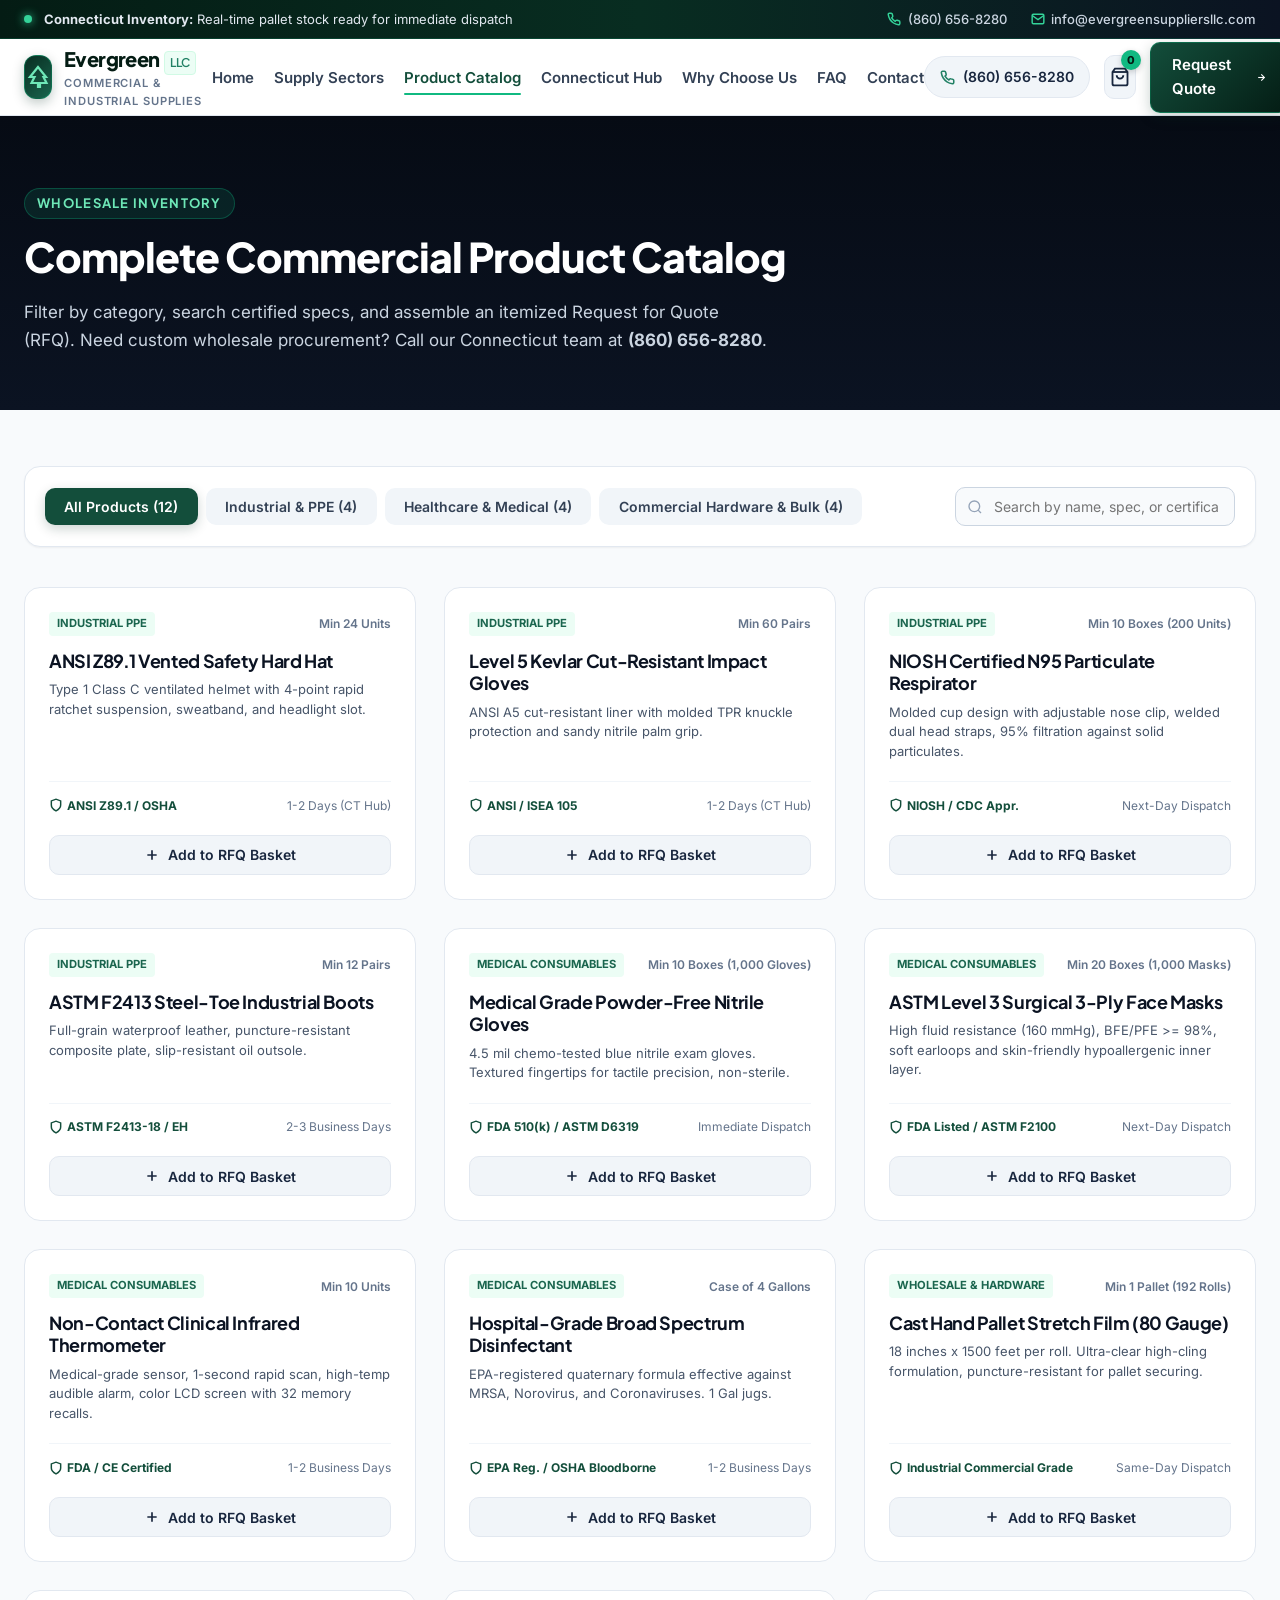
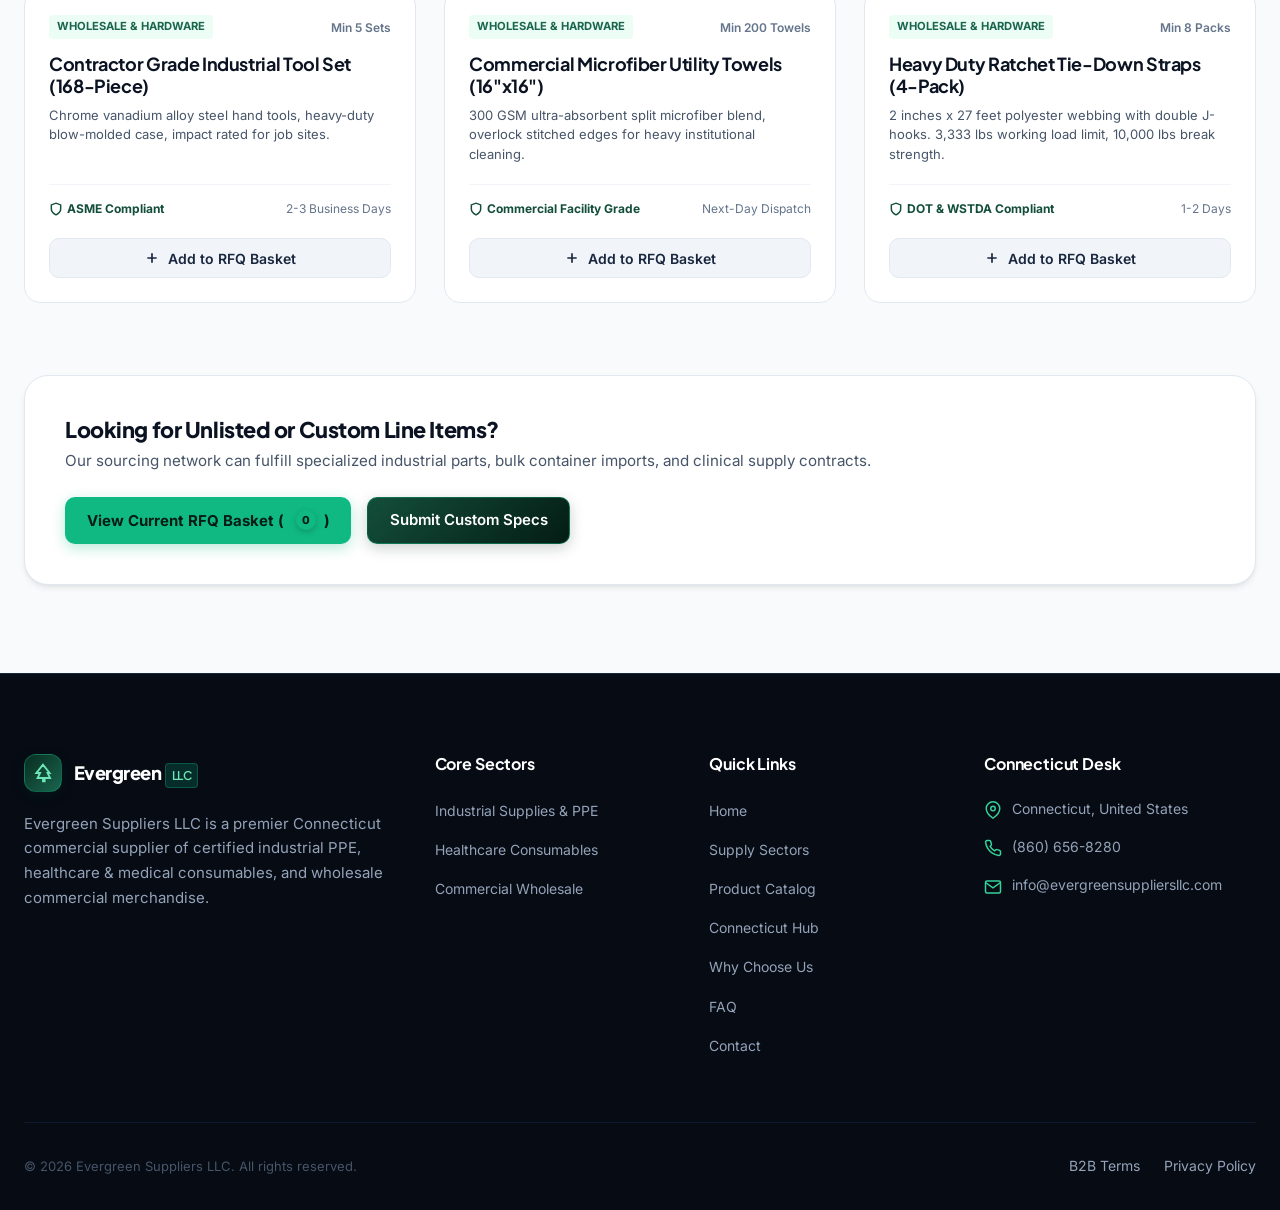
==== catalog.html @ 23504dfb "feat: add complete website structure, styling, logic, and assets for Evergreen Suppliers LLC" ====
<!DOCTYPE html>
<html lang="en">
<head>
  <meta charset="UTF-8">
  <meta name="viewport" content="width=device-width, initial-scale=1.0">
  <title>Product Catalog & Inventory | Evergreen Suppliers LLC</title>
  
  <meta name="description" content="Browse Evergreen Suppliers LLC's B2B inventory catalog: certified ANSI hard hats, Kevlar gloves, NIOSH N95s, nitrile exam gloves, surgical masks, and stretch film.">
  <meta name="keywords" content="Evergreen Suppliers catalog, PPE bulk catalog, medical consumables wholesale, commercial hardware Connecticut, B2B order">
  <meta name="robots" content="index, follow">
  
  <link rel="stylesheet" href="css/styles.css">
  <link rel="icon" type="image/svg+xml" href="data:image/svg+xml,<svg xmlns='http://www.w3.org/2000/svg' viewBox='0 0 24 24' fill='%2310b981'><path d='M12 2L4 12h5v8h6v-8h5z'/></svg>">
</head>
<body>

  <!-- Announcement Bar -->
  <aside class="announcement-bar" aria-label="Announcement">
    <div class="container">
      <div class="announcement-left">
        <span class="status-dot"></span>
        <span><strong>Connecticut Inventory:</strong> Real-time pallet stock ready for immediate dispatch</span>
      </div>
      <div class="announcement-right">
        <a href="tel:8606568280" class="announcement-contact-link">
          <svg viewBox="0 0 24 24" fill="none" stroke="currentColor" stroke-width="2.5"><path d="M22 16.92v3a2 2 0 0 1-2.18 2 19.79 19.79 0 0 1-8.63-3.07 19.5 19.5 0 0 1-6-6 19.79 19.79 0 0 1-3.07-8.67A2 2 0 0 1 4.11 2h3a2 2 0 0 1 2 1.72 12.84 12.84 0 0 0 .7 2.81 2 2 0 0 1-.45 2.11L8.09 9.91a16 16 0 0 0 6 6l1.27-1.27a2 2 0 0 1 2.11-.45 12.84 12.84 0 0 0 2.81.7A2 2 0 0 1 22 16.92z"/></svg>
          (860) 656-8280
        </a>
        <a href="mailto:info@evergreensuppliersllc.com" class="announcement-contact-link">
          <svg viewBox="0 0 24 24" fill="none" stroke="currentColor" stroke-width="2.5"><path d="M4 4h16c1.1 0 2 .9 2 2v12c0 1.1-.9 2-2 2H4c-1.1 0-2-.9-2-2V6c0-1.1.9-2 2-2z"/><polyline points="22,6 12,13 2,6"/></svg>
          info@evergreensuppliersllc.com
        </a>
      </div>
    </div>
  </aside>

  <!-- Header -->
  <header class="main-header" id="mainHeader">
    <div class="container header-container">
      <a href="index.html" class="brand-logo">
        <div class="logo-icon-wrap">
          <svg width="24" height="24" viewBox="0 0 24 24" fill="none" stroke="currentColor" stroke-width="2.2">
            <path d="M12 2L4 12h4.5l-3 6h6.5v4h2v-4h6.5l-3-6H20L12 2z"/>
          </svg>
        </div>
        <div class="brand-text-wrap">
          <div class="brand-title">Evergreen <span class="llc">LLC</span></div>
          <span class="brand-subtitle">Commercial & Industrial Supplies</span>
        </div>
      </a>

      <nav aria-label="Primary Navigation">
        <ul class="nav-menu" id="navMenu">
          <li><a href="index.html" class="nav-link">Home</a></li>
          <li><a href="sectors.html" class="nav-link">Supply Sectors</a></li>
          <li><a href="catalog.html" class="nav-link active">Product Catalog</a></li>
          <li><a href="logistics.html" class="nav-link">Connecticut Hub</a></li>
          <li><a href="why-choose-us.html" class="nav-link">Why Choose Us</a></li>
          <li><a href="faq.html" class="nav-link">FAQ</a></li>
          <li><a href="contact.html" class="nav-link">Contact</a></li>
        </ul>
      </nav>

      <div class="header-actions">
        <a href="tel:8606568280" class="btn-phone-quick">
          <svg width="15" height="15" viewBox="0 0 24 24" fill="none" stroke="currentColor" stroke-width="2.5"><path d="M22 16.92v3a2 2 0 0 1-2.18 2 19.79 19.79 0 0 1-8.63-3.07 19.5 19.5 0 0 1-6-6 19.79 19.79 0 0 1-3.07-8.67A2 2 0 0 1 4.11 2h3a2 2 0 0 1 2 1.72 12.84 12.84 0 0 0 .7 2.81 2 2 0 0 1-.45 2.11L8.09 9.91a16 16 0 0 0 6 6l1.27-1.27a2 2 0 0 1 2.11-.45 12.84 12.84 0 0 0 2.81.7A2 2 0 0 1 22 16.92z"/></svg>
          <span>(860) 656-8280</span>
        </a>

        <button class="btn-quote-cart open-rfq-drawer" aria-label="View RFQ Basket">
          <svg width="20" height="20" viewBox="0 0 24 24" fill="none" stroke="currentColor" stroke-width="2.2"><path d="M6 2L3 6v14a2 2 0 0 0 2 2h14a2 2 0 0 0 2-2V6l-3-4z"/><line x1="3" y1="6" x2="21" y2="6"/><path d="M16 10a4 4 0 0 1-8 0"/></svg>
          <span class="quote-count-badge">0</span>
        </button>

        <a href="contact.html" class="btn-primary">
          Request Quote
          <svg width="15" height="15" viewBox="0 0 24 24" fill="none" stroke="currentColor" stroke-width="2.5"><line x1="5" y1="12" x2="19" y2="12"></line><polyline points="12 5 19 12 12 19"></polyline></svg>
        </a>

        <button class="hamburger-btn" id="hamburgerBtn" aria-label="Toggle Navigation Menu">
          <svg width="24" height="24" viewBox="0 0 24 24" fill="none" stroke="currentColor" stroke-width="2"><line x1="3" y1="12" x2="21" y2="12"></line><line x1="3" y1="6" x2="21" y2="6"></line><line x1="3" y1="18" x2="21" y2="18"></line></svg>
        </button>
      </div>
    </div>
  </header>

  <!-- Banner -->
  <section class="section-dark" style="padding: 4.5rem 0 3.5rem;">
    <div class="container">
      <span class="section-eyebrow">Wholesale Inventory</span>
      <h1 class="section-title" style="margin-bottom: 1rem;">Complete Commercial Product Catalog</h1>
      <p class="section-subtitle" style="max-width: 750px;">
        Filter by category, search certified specs, and assemble an itemized Request for Quote (RFQ). Need custom wholesale procurement? Call our Connecticut team at <strong>(860) 656-8280</strong>.
      </p>
    </div>
  </section>

  <!-- Main Catalog Section -->
  <section class="section" style="padding-top: 3.5rem;">
    <div class="container">
      <!-- Search & Filters -->
      <div class="catalog-controls">
        <div class="catalog-tabs" role="tablist">
          <button class="catalog-tab active" data-sector="all" role="tab" aria-selected="true">All Products (12)</button>
          <button class="catalog-tab" data-sector="industrial" role="tab" aria-selected="false">Industrial & PPE (4)</button>
          <button class="catalog-tab" data-sector="medical" role="tab" aria-selected="false">Healthcare & Medical (4)</button>
          <button class="catalog-tab" data-sector="wholesale" role="tab" aria-selected="false">Commercial Hardware & Bulk (4)</button>
        </div>

        <div class="catalog-search-wrap">
          <svg class="catalog-search-icon" width="16" height="16" viewBox="0 0 24 24" fill="none" stroke="currentColor" stroke-width="2"><circle cx="11" cy="11" r="8"/><line x1="21" y1="21" x2="16.65" y2="16.65"/></svg>
          <input type="text" id="catalogSearch" class="catalog-search-input" placeholder="Search by name, spec, or certification...">
        </div>
      </div>

      <!-- Grid -->
      <div class="catalog-grid" id="catalogGrid">
        <!-- Rendered dynamically via js/app.js -->
      </div>

      <!-- Quick RFQ Basket Callout Banner -->
      <div style="margin-top: 4.5rem; background: var(--white); border-radius: var(--radius-xl); border: 1px solid var(--slate-200); padding: 2.5rem; box-shadow: var(--shadow-md); display: flex; align-items: center; justify-content: space-between; flex-wrap: wrap; gap: 1.5rem;">
        <div>
          <h3 style="font-size: 1.35rem; color: var(--slate-900); margin-bottom: 0.35rem; font-weight: 800;">Looking for Unlisted or Custom Line Items?</h3>
          <p style="color: var(--slate-600); font-size: 0.95rem;">Our sourcing network can fulfill specialized industrial parts, bulk container imports, and clinical supply contracts.</p>
        </div>
        <div style="display: flex; gap: 1rem;">
          <button class="btn-accent open-rfq-drawer">
            View Current RFQ Basket (<span class="quote-count-badge" style="position: static; display: inline-flex; margin-left: 0.25rem;">0</span>)
          </button>
          <a href="contact.html" class="btn-primary">Submit Custom Specs</a>
        </div>
      </div>
    </div>
  </section>

  <!-- Footer -->
  <footer class="main-footer">
    <div class="container">
      <div class="footer-top">
        <div class="footer-brand-wrap">
          <div class="brand-logo" style="margin-bottom: 0.5rem;">
            <div class="logo-icon-wrap" style="width: 38px; height: 38px;">
              <svg width="20" height="20" viewBox="0 0 24 24" fill="none" stroke="currentColor" stroke-width="2.2"><path d="M12 2L4 12h4.5l-3 6h6.5v4h2v-4h6.5l-3-6H20L12 2z"/></svg>
            </div>
            <div class="brand-title" style="font-size: 1.15rem;">Evergreen <span class="llc">LLC</span></div>
          </div>
          <p class="footer-about-text">
            Evergreen Suppliers LLC is a premier Connecticut commercial supplier of certified industrial PPE, healthcare & medical consumables, and wholesale commercial merchandise.
          </p>
        </div>

        <div>
          <h4 class="footer-col-title">Core Sectors</h4>
          <ul class="footer-links-list">
            <li><a href="sectors.html#industrial" class="footer-link">Industrial Supplies & PPE</a></li>
            <li><a href="sectors.html#medical" class="footer-link">Healthcare Consumables</a></li>
            <li><a href="sectors.html#wholesale" class="footer-link">Commercial Wholesale</a></li>
          </ul>
        </div>

        <div>
          <h4 class="footer-col-title">Quick Links</h4>
          <ul class="footer-links-list">
            <li><a href="index.html" class="footer-link">Home</a></li>
            <li><a href="sectors.html" class="footer-link">Supply Sectors</a></li>
            <li><a href="catalog.html" class="footer-link">Product Catalog</a></li>
            <li><a href="logistics.html" class="footer-link">Connecticut Hub</a></li>
            <li><a href="why-choose-us.html" class="footer-link">Why Choose Us</a></li>
            <li><a href="faq.html" class="footer-link">FAQ</a></li>
            <li><a href="contact.html" class="footer-link">Contact</a></li>
          </ul>
        </div>

        <div>
          <h4 class="footer-col-title">Connecticut Desk</h4>
          <div class="footer-contact-info">
            <div class="footer-contact-row">
              <svg width="18" height="18" viewBox="0 0 24 24" fill="none" stroke="currentColor" stroke-width="2"><path d="M21 10c0 7-9 13-9 13s-9-6-9-13a9 9 0 0 1 18 0z"/><circle cx="12" cy="10" r="3"/></svg>
              <span>Connecticut, United States</span>
            </div>
            <div class="footer-contact-row">
              <svg width="18" height="18" viewBox="0 0 24 24" fill="none" stroke="currentColor" stroke-width="2"><path d="M22 16.92v3a2 2 0 0 1-2.18 2 19.79 19.79 0 0 1-8.63-3.07 19.5 19.5 0 0 1-6-6 19.79 19.79 0 0 1-3.07-8.67A2 2 0 0 1 4.11 2h3a2 2 0 0 1 2 1.72 12.84 12.84 0 0 0 .7 2.81 2 2 0 0 1-.45 2.11L8.09 9.91a16 16 0 0 0 6 6l1.27-1.27a2 2 0 0 1 2.11-.45 12.84 12.84 0 0 0 2.81.7A2 2 0 0 1 22 16.92z"/></svg>
              <a href="tel:8606568280">(860) 656-8280</a>
            </div>
            <div class="footer-contact-row">
              <svg width="18" height="18" viewBox="0 0 24 24" fill="none" stroke="currentColor" stroke-width="2"><path d="M4 4h16c1.1 0 2 .9 2 2v12c0 1.1-.9 2-2 2H4c-1.1 0-2-.9-2-2V6c0-1.1.9-2 2-2z"/><polyline points="22,6 12,13 2,6"/></svg>
              <a href="mailto:info@evergreensuppliersllc.com">info@evergreensuppliersllc.com</a>
            </div>
          </div>
        </div>
      </div>

      <div class="footer-bottom">
        <p>&copy; 2026 Evergreen Suppliers LLC. All rights reserved.</p>
        <div class="footer-bottom-links">
          <a href="contact.html" class="footer-link">B2B Terms</a>
          <a href="contact.html" class="footer-link">Privacy Policy</a>
        </div>
      </div>
    </div>
  </footer>

  <!-- Shared RFQ Basket Drawer -->
  <div class="rfq-drawer-overlay" id="rfqDrawerOverlay" aria-modal="true" role="dialog">
    <aside class="rfq-drawer" aria-label="RFQ Cart">
      <div class="drawer-header">
        <div class="drawer-title">
          <svg width="22" height="22" viewBox="0 0 24 24" fill="none" stroke="currentColor" stroke-width="2.2"><path d="M6 2L3 6v14a2 2 0 0 0 2 2h14a2 2 0 0 0 2-2V6l-3-4z"/><line x1="3" y1="6" x2="21" y2="6"/><path d="M16 10a4 4 0 0 1-8 0"/></svg>
          Your RFQ Basket
        </div>
        <button class="drawer-close-btn" id="closeDrawerBtn" aria-label="Close RFQ Drawer">
          <svg width="20" height="20" viewBox="0 0 24 24" fill="none" stroke="currentColor" stroke-width="2"><line x1="18" y1="6" x2="6" y2="18"/><line x1="6" y1="6" x2="18" y2="18"/></svg>
        </button>
      </div>

      <div class="drawer-items-list" id="drawerItemsList"></div>

      <div class="drawer-footer">
        <form id="drawerForm" class="drawer-quick-form">
          <input type="email" id="drawerEmail" class="form-input" placeholder="Enter work email for quote response" required>
          <button type="submit" class="btn-accent" style="width: 100%;">
            Submit RFQ to Connecticut Desk
            <svg width="15" height="15" viewBox="0 0 24 24" fill="none" stroke="currentColor" stroke-width="2.5"><polyline points="9 18 15 12 9 6"/></svg>
          </button>
        </form>
        <div style="text-align: center; font-size: 0.75rem; color: var(--slate-500);">
          Immediate phone assistance: <a href="tel:8606568280" style="color: var(--evergreen-700); font-weight: 700;">(860) 656-8280</a>
        </div>
      </div>
    </aside>
  </div>

  <div class="toast-notification" id="toastNotification" role="alert" aria-live="polite">
    <svg width="20" height="20" viewBox="0 0 24 24" fill="none" stroke="#10b981" stroke-width="2.5"><path d="M22 11.08V12a10 10 0 1 1-5.93-9.14"/><polyline points="22 4 12 14.01 9 11.01"/></svg>
    <span id="toastMessage">Item added to RFQ basket</span>
  </div>

  <script src="js/app.js"></script>
</body>
</html>
---- css/styles.css ----
/* ==========================================================================
   Evergreen Suppliers LLC - Enterprise B2B Design System
   Connecticut, USA | info@evergreensuppliersllc.com | (860) 656-8280
   ========================================================================== */

@import url('https://fonts.googleapis.com/css2?family=Inter:wght@300;400;500;600;700&family=Plus+Jakarta+Sans:wght@500;600;700;800&display=swap');

:root {
  /* Evergreen Color Palette */
  --evergreen-950: #041c14;
  --evergreen-900: #082d21;
  --evergreen-850: #0d3d2e;
  --evergreen-800: #134e3b;
  --evergreen-700: #1a654e;
  --evergreen-600: #228165;
  --evergreen-500: #10b981; /* Emerald accent */
  --evergreen-400: #34d399;
  --evergreen-300: #6ee7b7;
  --evergreen-100: #d1fae5;
  --evergreen-50: #ecfdf5;

  /* Slate & Neutral Scale */
  --slate-950: #060b14;
  --slate-900: #0b1322;
  --slate-850: #0f1a2e;
  --slate-800: #18263e;
  --slate-700: #334155;
  --slate-600: #475569;
  --slate-500: #64748b;
  --slate-400: #94a3b8;
  --slate-300: #cbd5e1;
  --slate-200: #e2e8f0;
  --slate-100: #f1f5f9;
  --slate-50: #f8fafc;
  --white: #ffffff;

  /* Functional Accents */
  --gold-500: #f59e0b;
  --gold-400: #fbbf24;
  --gold-bg: rgba(245, 158, 11, 0.12);
  --blue-500: #2563eb;
  --red-500: #ef4444;

  /* Typography */
  --font-heading: 'Plus Jakarta Sans', -apple-system, BlinkMacSystemFont, sans-serif;
  --font-body: 'Inter', -apple-system, BlinkMacSystemFont, sans-serif;

  /* Glassmorphism & Shadows */
  --glass-bg: rgba(255, 255, 255, 0.85);
  --glass-dark: rgba(11, 19, 34, 0.82);
  --glass-border: rgba(255, 255, 255, 0.18);
  --shadow-sm: 0 1px 2px 0 rgba(0, 0, 0, 0.05);
  --shadow-md: 0 4px 6px -1px rgba(0, 0, 0, 0.08), 0 2px 4px -2px rgba(0, 0, 0, 0.06);
  --shadow-lg: 0 10px 15px -3px rgba(0, 0, 0, 0.09), 0 4px 6px -4px rgba(0, 0, 0, 0.05);
  --shadow-xl: 0 20px 25px -5px rgba(0, 0, 0, 0.12), 0 8px 10px -6px rgba(0, 0, 0, 0.06);
  --shadow-glow: 0 0 28px rgba(16, 185, 129, 0.35);

  /* Layout */
  --container-max: 1280px;
  --radius-sm: 6px;
  --radius-md: 10px;
  --radius-lg: 16px;
  --radius-xl: 24px;
  --radius-full: 9999px;

  /* Transitions */
  --transition-fast: 0.18s cubic-bezier(0.16, 1, 0.3, 1);
  --transition-normal: 0.28s cubic-bezier(0.16, 1, 0.3, 1);
  --transition-slow: 0.45s cubic-bezier(0.16, 1, 0.3, 1);
}

/* Reset & Box Sizing */
*, *::before, *::after {
  box-sizing: border-box;
  margin: 0;
  padding: 0;
}

html {
  scroll-behavior: smooth;
  font-size: 16px;
  -webkit-text-size-adjust: 100%;
}

body {
  font-family: var(--font-body);
  color: var(--slate-800);
  background-color: var(--slate-50);
  line-height: 1.6;
  overflow-x: hidden;
}

h1, h2, h3, h4, h5, h6 {
  font-family: var(--font-heading);
  color: var(--slate-900);
  line-height: 1.25;
  font-weight: 700;
  letter-spacing: -0.02em;
}

p {
  color: var(--slate-600);
}

a {
  color: inherit;
  text-decoration: none;
  transition: var(--transition-fast);
}

img {
  max-width: 100%;
  height: auto;
  display: block;
}

button, input, select, textarea {
  font-family: inherit;
  font-size: inherit;
}

.container {
  width: 100%;
  max-width: var(--container-max);
  margin-inline: auto;
  padding-inline: 1.5rem;
}

/* ==========================================================================
   Top Announcement Bar
   ========================================================================== */
.announcement-bar {
  background: linear-gradient(90deg, var(--evergreen-950) 0%, var(--evergreen-900) 50%, var(--slate-900) 100%);
  color: var(--slate-200);
  font-size: 0.8125rem;
  padding: 0.55rem 0;
  border-bottom: 1px solid rgba(16, 185, 129, 0.2);
  position: relative;
  z-index: 101;
}

.announcement-bar .container {
  display: flex;
  align-items: center;
  justify-content: space-between;
  flex-wrap: wrap;
  gap: 0.5rem;
}

.announcement-left {
  display: flex;
  align-items: center;
  gap: 0.75rem;
}

.status-dot {
  width: 8px;
  height: 8px;
  background-color: var(--evergreen-400);
  border-radius: 50%;
  box-shadow: 0 0 10px var(--evergreen-400);
  display: inline-block;
  animation: pulse-dot 2s infinite;
}

@keyframes pulse-dot {
  0% { transform: scale(0.95); opacity: 0.7; }
  50% { transform: scale(1.2); opacity: 1; }
  100% { transform: scale(0.95); opacity: 0.7; }
}

.announcement-right {
  display: flex;
  align-items: center;
  gap: 1.5rem;
}

.announcement-contact-link {
  display: inline-flex;
  align-items: center;
  gap: 0.4rem;
  color: var(--slate-300);
  font-weight: 500;
  transition: var(--transition-fast);
}

.announcement-contact-link:hover {
  color: var(--evergreen-300);
}

.announcement-contact-link svg {
  width: 14px;
  height: 14px;
  color: var(--evergreen-400);
}

/* ==========================================================================
   Header & Navigation
   ========================================================================== */
.main-header {
  position: sticky;
  top: 0;
  z-index: 100;
  background: rgba(255, 255, 255, 0.94);
  backdrop-filter: blur(14px);
  -webkit-backdrop-filter: blur(14px);
  border-bottom: 1px solid var(--slate-200);
  transition: all var(--transition-normal);
}

.main-header.scrolled {
  box-shadow: var(--shadow-md);
  background: rgba(255, 255, 255, 0.98);
}

.header-container {
  display: flex;
  align-items: center;
  justify-content: space-between;
  height: 76px;
}

.brand-logo {
  display: flex;
  align-items: center;
  gap: 0.75rem;
  text-decoration: none;
}

.logo-icon-wrap {
  width: 44px;
  height: 44px;
  border-radius: 12px;
  background: linear-gradient(135deg, var(--evergreen-900) 0%, var(--evergreen-700) 100%);
  display: flex;
  align-items: center;
  justify-content: center;
  color: var(--evergreen-300);
  box-shadow: 0 4px 12px rgba(8, 45, 33, 0.25);
  border: 1px solid rgba(16, 185, 129, 0.35);
  transition: var(--transition-normal);
}

.brand-logo:hover .logo-icon-wrap {
  transform: rotate(-3deg) scale(1.05);
  box-shadow: var(--shadow-glow);
}

.brand-text-wrap {
  display: flex;
  flex-direction: column;
}

.brand-title {
  font-family: var(--font-heading);
  font-size: 1.25rem;
  font-weight: 800;
  color: var(--evergreen-950);
  letter-spacing: -0.03em;
  display: flex;
  align-items: baseline;
  gap: 0.25rem;
}

.brand-title span.llc {
  font-size: 0.75rem;
  font-weight: 600;
  color: var(--evergreen-600);
  background: var(--evergreen-50);
  border: 1px solid var(--evergreen-100);
  padding: 0.1rem 0.35rem;
  border-radius: 4px;
}

.brand-subtitle {
  font-size: 0.7rem;
  font-weight: 600;
  text-transform: uppercase;
  letter-spacing: 0.08em;
  color: var(--slate-500);
}

/* Nav Menu */
.nav-menu {
  display: flex;
  align-items: center;
  gap: 1.25rem;
  list-style: none;
}

.nav-link {
  font-weight: 600;
  font-size: 0.9375rem;
  color: var(--slate-700);
  position: relative;
  padding: 0.5rem 0;
  white-space: nowrap;
  transition: var(--transition-fast);
}

.nav-link:hover,
.nav-link.active {
  color: var(--evergreen-800);
}

.nav-link::after {
  content: '';
  position: absolute;
  bottom: 0;
  left: 0;
  width: 0;
  height: 2px;
  background: var(--evergreen-500);
  border-radius: 2px;
  transition: width var(--transition-normal);
}

.nav-link:hover::after,
.nav-link.active::after {
  width: 100%;
}

.header-actions {
  display: flex;
  align-items: center;
  gap: 0.85rem;
}

.btn-phone-quick {
  display: inline-flex;
  align-items: center;
  gap: 0.5rem;
  padding: 0.55rem 0.95rem;
  border-radius: var(--radius-full);
  background: var(--slate-100);
  color: var(--slate-800);
  font-size: 0.875rem;
  font-weight: 600;
  border: 1px solid var(--slate-200);
  white-space: nowrap;
  transition: var(--transition-fast);
}

.btn-phone-quick svg {
  color: var(--evergreen-600);
}

.btn-phone-quick:hover {
  background: var(--evergreen-50);
  border-color: var(--evergreen-200);
  color: var(--evergreen-900);
}

.btn-primary {
  display: inline-flex;
  align-items: center;
  justify-content: center;
  gap: 0.5rem;
  padding: 0.65rem 1.35rem;
  border-radius: var(--radius-md);
  background: linear-gradient(135deg, var(--evergreen-800) 0%, var(--evergreen-950) 100%);
  color: var(--white);
  font-size: 0.9375rem;
  font-weight: 600;
  border: 1px solid rgba(16, 185, 129, 0.4);
  box-shadow: 0 4px 14px rgba(8, 45, 33, 0.22);
  cursor: pointer;
  transition: var(--transition-normal);
}

.btn-primary:hover {
  transform: translateY(-2px);
  box-shadow: 0 6px 20px rgba(16, 185, 129, 0.35);
  background: linear-gradient(135deg, var(--evergreen-700) 0%, var(--evergreen-900) 100%);
}

.btn-primary svg {
  transition: transform var(--transition-fast);
}

.btn-primary:hover svg {
  transform: translateX(3px);
}

.btn-accent {
  display: inline-flex;
  align-items: center;
  justify-content: center;
  gap: 0.5rem;
  padding: 0.65rem 1.35rem;
  border-radius: var(--radius-md);
  background: var(--evergreen-500);
  color: var(--evergreen-950);
  font-size: 0.9375rem;
  font-weight: 700;
  border: none;
  box-shadow: 0 4px 14px rgba(16, 185, 129, 0.3);
  cursor: pointer;
  transition: var(--transition-normal);
}

.btn-accent:hover {
  background: var(--evergreen-400);
  transform: translateY(-2px);
  box-shadow: 0 6px 20px rgba(16, 185, 129, 0.5);
}

.btn-outline-white {
  display: inline-flex;
  align-items: center;
  justify-content: center;
  gap: 0.5rem;
  padding: 0.65rem 1.35rem;
  border-radius: var(--radius-md);
  background: rgba(255, 255, 255, 0.08);
  color: var(--white);
  font-size: 0.9375rem;
  font-weight: 600;
  border: 1px solid rgba(255, 255, 255, 0.25);
  backdrop-filter: blur(8px);
  cursor: pointer;
  transition: var(--transition-fast);
}

.btn-outline-white:hover {
  background: rgba(255, 255, 255, 0.18);
  border-color: var(--white);
  transform: translateY(-2px);
}

/* Quote Cart Nav Trigger */
.btn-quote-cart {
  position: relative;
  display: inline-flex;
  align-items: center;
  justify-content: center;
  width: 44px;
  height: 44px;
  border-radius: var(--radius-md);
  background: var(--slate-100);
  border: 1px solid var(--slate-200);
  color: var(--slate-800);
  cursor: pointer;
  transition: var(--transition-fast);
}

.btn-quote-cart:hover {
  background: var(--evergreen-50);
  border-color: var(--evergreen-300);
  color: var(--evergreen-800);
}

.quote-count-badge {
  position: absolute;
  top: -6px;
  right: -6px;
  width: 20px;
  height: 20px;
  border-radius: 50%;
  background: var(--evergreen-500);
  color: var(--evergreen-950);
  font-size: 0.6875rem;
  font-weight: 800;
  display: flex;
  align-items: center;
  justify-content: center;
  box-shadow: 0 2px 6px rgba(0, 0, 0, 0.2);
}

.hamburger-btn {
  display: none;
  background: none;
  border: none;
  cursor: pointer;
  padding: 0.5rem;
  color: var(--slate-800);
}

/* ==========================================================================
   Hero Section
   ========================================================================== */
.hero-section {
  position: relative;
  background-color: var(--evergreen-950);
  background-image: 
    radial-gradient(circle at 10% 20%, rgba(16, 185, 129, 0.18) 0%, transparent 40%),
    radial-gradient(circle at 90% 70%, rgba(20, 83, 62, 0.35) 0%, transparent 50%),
    linear-gradient(180deg, rgba(4, 28, 20, 0.88) 0%, rgba(6, 11, 20, 0.94) 100%),
    url('../assets/images/hero-warehouse.jpg');
  background-size: cover;
  background-position: center;
  background-attachment: scroll;
  color: var(--white);
  padding: 5rem 0 5.5rem;
  overflow: hidden;
}

.hero-grid {
  display: grid;
  grid-template-columns: 1.15fr 0.85fr;
  gap: 3.5rem;
  align-items: center;
}

.hero-content {
  position: relative;
  z-index: 2;
}

.hero-badge-row {
  display: flex;
  align-items: center;
  flex-wrap: wrap;
  gap: 0.6rem;
  margin-bottom: 1.25rem;
}

.hero-pill {
  display: inline-flex;
  align-items: center;
  gap: 0.4rem;
  padding: 0.35rem 0.85rem;
  border-radius: var(--radius-full);
  font-size: 0.8125rem;
  font-weight: 600;
  letter-spacing: 0.02em;
}

.hero-pill.primary {
  background: rgba(16, 185, 129, 0.15);
  border: 1px solid rgba(16, 185, 129, 0.4);
  color: var(--evergreen-300);
}

.hero-pill.gold {
  background: rgba(245, 158, 11, 0.15);
  border: 1px solid rgba(245, 158, 11, 0.35);
  color: var(--gold-400);
}

.hero-title {
  font-size: clamp(2.35rem, 4.5vw, 3.65rem);
  font-weight: 800;
  color: var(--white);
  line-height: 1.15;
  margin-bottom: 1.35rem;
  letter-spacing: -0.035em;
}

.hero-title .highlight-text {
  background: linear-gradient(135deg, #a7f3d0 0%, #34d399 50%, #10b981 100%);
  -webkit-background-clip: text;
  -webkit-text-fill-color: transparent;
  display: inline-block;
}

.hero-description {
  font-size: 1.125rem;
  color: var(--slate-300);
  line-height: 1.7;
  margin-bottom: 2.25rem;
  max-width: 620px;
}

.hero-cta-group {
  display: flex;
  align-items: center;
  flex-wrap: wrap;
  gap: 1rem;
  margin-bottom: 2.75rem;
}

.hero-stats-row {
  display: grid;
  grid-template-columns: repeat(4, 1fr);
  gap: 1.25rem;
  padding-top: 2rem;
  border-top: 1px solid rgba(255, 255, 255, 0.12);
}

.hero-stat-card {
  display: flex;
  flex-direction: column;
}

.stat-number {
  font-family: var(--font-heading);
  font-size: 1.75rem;
  font-weight: 800;
  color: var(--white);
  line-height: 1;
  margin-bottom: 0.35rem;
  letter-spacing: -0.02em;
}

.stat-number span.accent {
  color: var(--evergreen-400);
}

.stat-label {
  font-size: 0.75rem;
  font-weight: 500;
  color: var(--slate-400);
  text-transform: uppercase;
  letter-spacing: 0.05em;
}

/* Quick RFQ Builder Card in Hero */
.hero-card-side {
  position: relative;
  z-index: 2;
}

.rfq-calculator-card {
  background: rgba(15, 26, 46, 0.85);
  backdrop-filter: blur(20px);
  -webkit-backdrop-filter: blur(20px);
  border: 1px solid rgba(16, 185, 129, 0.3);
  border-radius: var(--radius-xl);
  padding: 2rem;
  box-shadow: 0 25px 50px -12px rgba(0, 0, 0, 0.5), var(--shadow-glow);
  position: relative;
  overflow: hidden;
}

.rfq-calculator-card::before {
  content: '';
  position: absolute;
  top: 0;
  left: 0;
  right: 0;
  height: 4px;
  background: linear-gradient(90deg, var(--evergreen-400) 0%, var(--gold-400) 100%);
}

.card-header-badge {
  display: flex;
  align-items: center;
  justify-content: space-between;
  margin-bottom: 1rem;
}

.card-title {
  font-size: 1.35rem;
  color: var(--white);
  font-weight: 700;
}

.card-subtitle {
  font-size: 0.875rem;
  color: var(--slate-400);
  margin-bottom: 1.5rem;
}

.calc-step-label {
  font-size: 0.8125rem;
  font-weight: 600;
  color: var(--slate-300);
  margin-bottom: 0.45rem;
  display: flex;
  align-items: center;
  justify-content: space-between;
}

.form-group-custom {
  margin-bottom: 1.15rem;
}

.select-custom, .input-custom {
  width: 100%;
  padding: 0.75rem 1rem;
  border-radius: var(--radius-md);
  background: rgba(24, 38, 62, 0.75);
  border: 1px solid rgba(255, 255, 255, 0.15);
  color: var(--white);
  font-size: 0.9375rem;
  outline: none;
  transition: var(--transition-fast);
}

.select-custom:focus, .input-custom:focus {
  border-color: var(--evergreen-400);
  box-shadow: 0 0 0 3px rgba(16, 185, 129, 0.2);
  background: rgba(24, 38, 62, 0.95);
}

.select-custom option {
  background: var(--slate-900);
  color: var(--white);
}

.range-slider-wrap {
  margin-top: 0.5rem;
}

.range-slider {
  width: 100%;
  height: 6px;
  background: var(--slate-800);
  border-radius: var(--radius-full);
  outline: none;
  -webkit-appearance: none;
  appearance: none;
  accent-color: var(--evergreen-400);
}

.range-slider::-webkit-slider-thumb {
  -webkit-appearance: none;
  width: 18px;
  height: 18px;
  border-radius: 50%;
  background: var(--evergreen-400);
  cursor: pointer;
  box-shadow: 0 0 8px var(--evergreen-400);
}

.range-markers {
  display: flex;
  justify-content: space-between;
  font-size: 0.75rem;
  color: var(--slate-400);
  margin-top: 0.35rem;
}

.calc-summary-box {
  background: rgba(8, 45, 33, 0.4);
  border: 1px dashed rgba(16, 185, 129, 0.4);
  border-radius: var(--radius-md);
  padding: 0.85rem 1rem;
  margin: 1.25rem 0;
  display: flex;
  align-items: center;
  justify-content: space-between;
}

.calc-summary-label {
  font-size: 0.8125rem;
  color: var(--slate-300);
}

.calc-summary-val {
  font-size: 1rem;
  font-weight: 700;
  color: var(--evergreen-300);
  font-family: var(--font-heading);
}

/* ==========================================================================
   Trust & Verification Bar
   ========================================================================== */
.trust-bar {
  background: var(--white);
  border-bottom: 1px solid var(--slate-200);
  padding: 1.75rem 0;
}

.trust-flex {
  display: flex;
  align-items: center;
  justify-content: space-between;
  flex-wrap: wrap;
  gap: 1.5rem;
}

.trust-item {
  display: flex;
  align-items: center;
  gap: 0.85rem;
}

.trust-icon {
  width: 42px;
  height: 42px;
  border-radius: 10px;
  background: var(--evergreen-50);
  border: 1px solid var(--evergreen-100);
  color: var(--evergreen-700);
  display: flex;
  align-items: center;
  justify-content: center;
  flex-shrink: 0;
}

.trust-text h4 {
  font-size: 0.9375rem;
  font-weight: 700;
  color: var(--slate-900);
  margin-bottom: 0.1rem;
}

.trust-text p {
  font-size: 0.8125rem;
  color: var(--slate-500);
}

/* ==========================================================================
   Section Base Styles
   ========================================================================== */
.section {
  padding: 5.5rem 0;
}

.section-alt {
  background-color: var(--slate-100);
}

.section-dark {
  background: linear-gradient(180deg, var(--slate-950) 0%, var(--slate-900) 100%);
  color: var(--white);
}

.section-header {
  text-align: center;
  max-width: 760px;
  margin-inline: auto;
  margin-bottom: 3.5rem;
}

.section-eyebrow {
  display: inline-flex;
  align-items: center;
  gap: 0.4rem;
  font-family: var(--font-heading);
  font-size: 0.8125rem;
  font-weight: 700;
  text-transform: uppercase;
  letter-spacing: 0.1em;
  color: var(--evergreen-700);
  margin-bottom: 0.75rem;
  background: var(--evergreen-50);
  border: 1px solid var(--evergreen-100);
  padding: 0.25rem 0.75rem;
  border-radius: var(--radius-full);
}

.section-dark .section-eyebrow {
  color: var(--evergreen-300);
  background: rgba(16, 185, 129, 0.12);
  border-color: rgba(16, 185, 129, 0.3);
}

.section-title {
  font-size: clamp(2rem, 3.2vw, 2.75rem);
  font-weight: 800;
  color: var(--slate-900);
  margin-bottom: 1rem;
  letter-spacing: -0.025em;
}

.section-dark .section-title {
  color: var(--white);
}

.section-subtitle {
  font-size: 1.0625rem;
  color: var(--slate-600);
  line-height: 1.65;
}

.section-dark .section-subtitle {
  color: var(--slate-300);
}

/* ==========================================================================
   Core Supply Sectors (The 3 Pillars)
   ========================================================================== */
.sectors-grid {
  display: grid;
  grid-template-columns: repeat(3, 1fr);
  gap: 2rem;
}

.sector-card {
  background: var(--white);
  border-radius: var(--radius-xl);
  overflow: hidden;
  border: 1px solid var(--slate-200);
  box-shadow: var(--shadow-md);
  transition: all var(--transition-normal);
  display: flex;
  flex-direction: column;
  position: relative;
}

.sector-card:hover {
  transform: translateY(-8px);
  box-shadow: var(--shadow-xl);
  border-color: var(--evergreen-300);
}

.sector-image-wrap {
  position: relative;
  height: 240px;
  overflow: hidden;
}

.sector-img {
  width: 100%;
  height: 100%;
  object-fit: cover;
  transition: transform var(--transition-slow);
}

.sector-card:hover .sector-img {
  transform: scale(1.06);
}

.sector-badge {
  position: absolute;
  top: 1rem;
  left: 1rem;
  background: rgba(6, 11, 20, 0.75);
  backdrop-filter: blur(8px);
  color: var(--white);
  font-size: 0.75rem;
  font-weight: 700;
  text-transform: uppercase;
  letter-spacing: 0.05em;
  padding: 0.3rem 0.75rem;
  border-radius: var(--radius-full);
  border: 1px solid rgba(255, 255, 255, 0.2);
}

.sector-body {
  padding: 2rem;
  display: flex;
  flex-direction: column;
  flex-grow: 1;
}

.sector-name {
  font-size: 1.375rem;
  font-weight: 800;
  color: var(--slate-900);
  margin-bottom: 0.75rem;
}

.sector-summary {
  font-size: 0.9375rem;
  color: var(--slate-600);
  margin-bottom: 1.5rem;
  line-height: 1.6;
}

.sector-items-list {
  list-style: none;
  margin-bottom: 1.75rem;
  display: flex;
  flex-direction: column;
  gap: 0.65rem;
}

.sector-items-list li {
  font-size: 0.875rem;
  color: var(--slate-700);
  display: flex;
  align-items: center;
  gap: 0.6rem;
  font-weight: 500;
}

.sector-items-list li svg {
  color: var(--evergreen-600);
  flex-shrink: 0;
}

.compliance-tags {
  display: flex;
  flex-wrap: wrap;
  gap: 0.4rem;
  margin-top: auto;
  padding-top: 1.25rem;
  border-top: 1px solid var(--slate-100);
}

.compliance-tag {
  font-size: 0.6875rem;
  font-weight: 700;
  padding: 0.25rem 0.5rem;
  border-radius: 4px;
  background: var(--slate-100);
  color: var(--slate-700);
}

.compliance-tag.active {
  background: var(--evergreen-50);
  color: var(--evergreen-800);
  border: 1px solid var(--evergreen-200);
}

/* ==========================================================================
   Interactive Product Catalog & Quick Add
   ========================================================================== */
.catalog-controls {
  display: flex;
  align-items: center;
  justify-content: space-between;
  flex-wrap: wrap;
  gap: 1.25rem;
  margin-bottom: 2.5rem;
  background: var(--white);
  padding: 1.25rem;
  border-radius: var(--radius-lg);
  border: 1px solid var(--slate-200);
  box-shadow: var(--shadow-sm);
}

.catalog-tabs {
  display: flex;
  flex-wrap: wrap;
  gap: 0.5rem;
}

.catalog-tab {
  padding: 0.55rem 1.15rem;
  border-radius: var(--radius-md);
  font-size: 0.875rem;
  font-weight: 600;
  background: var(--slate-100);
  color: var(--slate-700);
  border: 1px solid transparent;
  cursor: pointer;
  transition: var(--transition-fast);
}

.catalog-tab:hover {
  background: var(--evergreen-50);
  color: var(--evergreen-800);
}

.catalog-tab.active {
  background: var(--evergreen-800);
  color: var(--white);
  box-shadow: 0 4px 12px rgba(8, 45, 33, 0.2);
}

.catalog-search-wrap {
  position: relative;
  min-width: 280px;
}

.catalog-search-input {
  width: 100%;
  padding: 0.6rem 1rem 0.6rem 2.4rem;
  border-radius: var(--radius-md);
  border: 1px solid var(--slate-300);
  font-size: 0.875rem;
  background: var(--slate-50);
  transition: var(--transition-fast);
}

.catalog-search-input:focus {
  outline: none;
  border-color: var(--evergreen-500);
  background: var(--white);
  box-shadow: 0 0 0 3px rgba(16, 185, 129, 0.15);
}

.catalog-search-icon {
  position: absolute;
  left: 0.75rem;
  top: 50%;
  transform: translateY(-50%);
  color: var(--slate-400);
  pointer-events: none;
}

.catalog-grid {
  display: grid;
  grid-template-columns: repeat(auto-fill, minmax(290px, 1fr));
  gap: 1.75rem;
}

.product-card {
  background: var(--white);
  border-radius: var(--radius-lg);
  border: 1px solid var(--slate-200);
  padding: 1.5rem;
  display: flex;
  flex-direction: column;
  transition: all var(--transition-normal);
  position: relative;
}

.product-card:hover {
  transform: translateY(-4px);
  border-color: var(--evergreen-400);
  box-shadow: var(--shadow-lg);
}

.product-badge-row {
  display: flex;
  align-items: center;
  justify-content: space-between;
  margin-bottom: 0.85rem;
}

.product-category-tag {
  font-size: 0.7rem;
  font-weight: 700;
  text-transform: uppercase;
  color: var(--evergreen-700);
  background: var(--evergreen-50);
  padding: 0.2rem 0.5rem;
  border-radius: 4px;
}

.product-moq {
  font-size: 0.75rem;
  font-weight: 600;
  color: var(--slate-500);
}

.product-title {
  font-size: 1.125rem;
  font-weight: 700;
  color: var(--slate-900);
  margin-bottom: 0.5rem;
}

.product-specs {
  font-size: 0.8125rem;
  color: var(--slate-600);
  margin-bottom: 1.25rem;
  line-height: 1.5;
  flex-grow: 1;
}

.product-meta-row {
  display: flex;
  align-items: center;
  justify-content: space-between;
  margin-bottom: 1.25rem;
  padding-top: 0.85rem;
  border-top: 1px solid var(--slate-100);
  font-size: 0.75rem;
}

.cert-pill {
  font-weight: 700;
  color: var(--evergreen-800);
  display: flex;
  align-items: center;
  gap: 0.25rem;
}

.lead-time {
  color: var(--slate-500);
}

.btn-add-quote {
  width: 100%;
  display: inline-flex;
  align-items: center;
  justify-content: center;
  gap: 0.5rem;
  padding: 0.65rem 1rem;
  border-radius: var(--radius-md);
  background: var(--slate-100);
  border: 1px solid var(--slate-200);
  color: var(--slate-800);
  font-size: 0.875rem;
  font-weight: 600;
  cursor: pointer;
  transition: var(--transition-fast);
}

.btn-add-quote:hover {
  background: var(--evergreen-700);
  color: var(--white);
  border-color: var(--evergreen-700);
}

.btn-add-quote.added {
  background: var(--evergreen-500);
  color: var(--evergreen-950);
  border-color: var(--evergreen-500);
}

/* ==========================================================================
   Regional Logistics & Connecticut Hub
   ========================================================================== */
.logistics-grid {
  display: grid;
  grid-template-columns: 1fr 1fr;
  gap: 3.5rem;
  align-items: center;
}

.logistics-card-map {
  background: var(--slate-900);
  border: 1px solid var(--slate-800);
  border-radius: var(--radius-xl);
  padding: 2.25rem;
  position: relative;
  overflow: hidden;
  box-shadow: var(--shadow-xl);
}

.logistics-card-map::before {
  content: '';
  position: absolute;
  inset: 0;
  background: radial-gradient(circle at 60% 40%, rgba(16, 185, 129, 0.15), transparent 70%);
  pointer-events: none;
}

.hub-header {
  display: flex;
  align-items: center;
  justify-content: space-between;
  margin-bottom: 2rem;
  position: relative;
  z-index: 2;
}

.hub-title {
  font-size: 1.25rem;
  color: var(--white);
  font-weight: 700;
}

.hub-badge {
  background: rgba(16, 185, 129, 0.2);
  border: 1px solid var(--evergreen-400);
  color: var(--evergreen-300);
  font-size: 0.75rem;
  font-weight: 700;
  padding: 0.25rem 0.65rem;
  border-radius: var(--radius-full);
}

/* Interactive Metro Delivery Corridor List */
.corridor-list {
  display: flex;
  flex-direction: column;
  gap: 1rem;
  position: relative;
  z-index: 2;
}

.corridor-item {
  display: flex;
  align-items: center;
  justify-content: space-between;
  padding: 0.85rem 1.15rem;
  background: rgba(255, 255, 255, 0.04);
  border: 1px solid rgba(255, 255, 255, 0.08);
  border-radius: var(--radius-md);
  transition: var(--transition-fast);
}

.corridor-item:hover {
  background: rgba(16, 185, 129, 0.08);
  border-color: rgba(16, 185, 129, 0.3);
  transform: translateX(4px);
}

.corridor-name {
  display: flex;
  align-items: center;
  gap: 0.65rem;
  color: var(--white);
  font-weight: 600;
  font-size: 0.9375rem;
}

.corridor-name svg {
  color: var(--evergreen-400);
}

.corridor-time {
  font-size: 0.8125rem;
  font-weight: 700;
  color: var(--evergreen-300);
  background: rgba(16, 185, 129, 0.15);
  padding: 0.2rem 0.55rem;
  border-radius: 4px;
}

.logistics-features {
  display: flex;
  flex-direction: column;
  gap: 1.75rem;
}

.logistics-feat-item {
  display: flex;
  gap: 1.25rem;
}

.logistics-feat-icon {
  width: 50px;
  height: 50px;
  border-radius: 12px;
  background: var(--evergreen-50);
  border: 1px solid var(--evergreen-200);
  color: var(--evergreen-800);
  display: flex;
  align-items: center;
  justify-content: center;
  flex-shrink: 0;
}

.logistics-feat-text h4 {
  font-size: 1.125rem;
  font-weight: 700;
  color: var(--slate-900);
  margin-bottom: 0.35rem;
}

.logistics-feat-text p {
  font-size: 0.9375rem;
  color: var(--slate-600);
  line-height: 1.6;
}

/* ==========================================================================
   Why Choose Evergreen Suppliers LLC (B2B Advantages)
   ========================================================================== */
.benefits-grid {
  display: grid;
  grid-template-columns: repeat(3, 1fr);
  gap: 2rem;
}

.benefit-card {
  background: var(--white);
  border-radius: var(--radius-xl);
  border: 1px solid var(--slate-200);
  padding: 2.25rem 2rem;
  transition: all var(--transition-normal);
  position: relative;
}

.benefit-card:hover {
  transform: translateY(-6px);
  box-shadow: var(--shadow-xl);
  border-color: var(--evergreen-300);
}

.benefit-icon-wrap {
  width: 56px;
  height: 56px;
  border-radius: 14px;
  background: linear-gradient(135deg, var(--evergreen-50) 0%, var(--evergreen-100) 100%);
  color: var(--evergreen-700);
  display: flex;
  align-items: center;
  justify-content: center;
  margin-bottom: 1.5rem;
  border: 1px solid var(--evergreen-200);
}

.benefit-title {
  font-size: 1.25rem;
  font-weight: 700;
  color: var(--slate-900);
  margin-bottom: 0.75rem;
}

.benefit-desc {
  font-size: 0.9375rem;
  color: var(--slate-600);
  line-height: 1.65;
}

/* ==========================================================================
   Full RFQ & Contact Section
   ========================================================================== */
.contact-grid {
  display: grid;
  grid-template-columns: 1fr 1.2fr;
  gap: 3.5rem;
  align-items: start;
}

.contact-info-panel {
  background: linear-gradient(145deg, var(--evergreen-950) 0%, var(--evergreen-900) 100%);
  color: var(--white);
  border-radius: var(--radius-xl);
  padding: 3rem 2.5rem;
  border: 1px solid rgba(16, 185, 129, 0.3);
  box-shadow: var(--shadow-xl);
}

.contact-info-title {
  font-size: 1.75rem;
  color: var(--white);
  margin-bottom: 1rem;
}

.contact-info-desc {
  color: var(--slate-300);
  font-size: 0.9375rem;
  margin-bottom: 2.25rem;
  line-height: 1.65;
}

.contact-direct-list {
  display: flex;
  flex-direction: column;
  gap: 1.5rem;
  margin-bottom: 2.5rem;
}

.contact-item {
  display: flex;
  align-items: flex-start;
  gap: 1rem;
}

.contact-icon-box {
  width: 44px;
  height: 44px;
  border-radius: 10px;
  background: rgba(16, 185, 129, 0.15);
  border: 1px solid rgba(16, 185, 129, 0.3);
  color: var(--evergreen-400);
  display: flex;
  align-items: center;
  justify-content: center;
  flex-shrink: 0;
}

.contact-item-label {
  font-size: 0.75rem;
  font-weight: 600;
  text-transform: uppercase;
  letter-spacing: 0.05em;
  color: var(--slate-400);
  margin-bottom: 0.2rem;
}

.contact-item-value {
  font-size: 1.0625rem;
  font-weight: 700;
  color: var(--white);
}

.contact-item-value a:hover {
  color: var(--evergreen-300);
  text-decoration: underline;
}

.hours-block {
  background: rgba(0, 0, 0, 0.25);
  border-radius: var(--radius-md);
  padding: 1rem 1.25rem;
  border: 1px solid rgba(255, 255, 255, 0.08);
}

.hours-block h5 {
  font-size: 0.8125rem;
  color: var(--evergreen-300);
  text-transform: uppercase;
  letter-spacing: 0.05em;
  margin-bottom: 0.35rem;
}

.hours-block p {
  font-size: 0.875rem;
  color: var(--slate-300);
}

/* Contact Form */
.contact-form-panel {
  background: var(--white);
  border-radius: var(--radius-xl);
  border: 1px solid var(--slate-200);
  padding: 3rem 2.5rem;
  box-shadow: var(--shadow-lg);
}

.contact-form-title {
  font-size: 1.625rem;
  color: var(--slate-900);
  margin-bottom: 0.5rem;
}

.contact-form-desc {
  font-size: 0.9375rem;
  color: var(--slate-600);
  margin-bottom: 2rem;
}

.form-grid-2 {
  display: grid;
  grid-template-columns: 1fr 1fr;
  gap: 1.25rem;
}

.form-field {
  margin-bottom: 1.25rem;
}

.form-label {
  display: block;
  font-size: 0.875rem;
  font-weight: 600;
  color: var(--slate-700);
  margin-bottom: 0.45rem;
}

.form-input, .form-textarea, .form-select {
  width: 100%;
  padding: 0.75rem 1rem;
  border-radius: var(--radius-md);
  border: 1px solid var(--slate-300);
  font-size: 0.9375rem;
  color: var(--slate-900);
  background: var(--white);
  transition: var(--transition-fast);
}

.form-input:focus, .form-textarea:focus, .form-select:focus {
  outline: none;
  border-color: var(--evergreen-600);
  box-shadow: 0 0 0 3px rgba(16, 185, 129, 0.2);
}

.form-textarea {
  min-height: 120px;
  resize: vertical;
}

/* ==========================================================================
   FAQ Accordion
   ========================================================================== */
.faq-wrap {
  max-width: 820px;
  margin-inline: auto;
  display: flex;
  flex-direction: column;
  gap: 1rem;
}

.faq-item {
  background: var(--white);
  border-radius: var(--radius-lg);
  border: 1px solid var(--slate-200);
  overflow: hidden;
  transition: var(--transition-fast);
}

.faq-item.open {
  border-color: var(--evergreen-400);
  box-shadow: var(--shadow-md);
}

.faq-question {
  width: 100%;
  padding: 1.25rem 1.5rem;
  background: none;
  border: none;
  text-align: left;
  display: flex;
  align-items: center;
  justify-content: space-between;
  gap: 1rem;
  cursor: pointer;
  font-family: var(--font-heading);
  font-size: 1.0625rem;
  font-weight: 700;
  color: var(--slate-900);
}

.faq-question svg {
  color: var(--evergreen-600);
  transition: transform var(--transition-normal);
  flex-shrink: 0;
}

.faq-item.open .faq-question svg {
  transform: rotate(180deg);
}

.faq-answer {
  max-height: 0;
  overflow: hidden;
  transition: max-height var(--transition-normal) ease-out;
  padding: 0 1.5rem;
}

.faq-item.open .faq-answer {
  padding: 0 1.5rem 1.35rem;
}

.faq-answer p {
  font-size: 0.9375rem;
  color: var(--slate-600);
  line-height: 1.65;
}

/* ==========================================================================
   Footer
   ========================================================================== */
.main-footer {
  background: var(--slate-950);
  color: var(--slate-400);
  padding: 5rem 0 2rem;
  border-top: 1px solid var(--slate-800);
}

.footer-top {
  display: grid;
  grid-template-columns: 1.6fr 1fr 1fr 1.2fr;
  gap: 3rem;
  margin-bottom: 4rem;
}

.footer-brand-wrap .brand-title {
  color: var(--white);
}

.footer-brand-wrap .brand-title span.llc {
  background: rgba(16, 185, 129, 0.2);
  color: var(--evergreen-300);
  border-color: rgba(16, 185, 129, 0.3);
}

.footer-about-text {
  font-size: 0.9375rem;
  color: var(--slate-400);
  margin-top: 1.25rem;
  line-height: 1.65;
  max-width: 380px;
}

.footer-cert-badges {
  display: flex;
  align-items: center;
  gap: 0.6rem;
  margin-top: 1.5rem;
}

.footer-cert-badge {
  font-size: 0.7rem;
  font-weight: 700;
  color: var(--slate-300);
  background: var(--slate-850);
  border: 1px solid var(--slate-700);
  padding: 0.25rem 0.55rem;
  border-radius: 4px;
}

.footer-col-title {
  font-size: 1rem;
  font-weight: 700;
  color: var(--white);
  margin-bottom: 1.5rem;
  letter-spacing: -0.01em;
}

.footer-links-list {
  list-style: none;
  display: flex;
  flex-direction: column;
  gap: 0.85rem;
}

.footer-link {
  font-size: 0.875rem;
  color: var(--slate-400);
  transition: var(--transition-fast);
  display: inline-block;
}

.footer-link:hover {
  color: var(--evergreen-400);
  transform: translateX(3px);
}

.footer-contact-info {
  display: flex;
  flex-direction: column;
  gap: 1rem;
  font-size: 0.875rem;
}

.footer-contact-row {
  display: flex;
  align-items: flex-start;
  gap: 0.65rem;
}

.footer-contact-row svg {
  color: var(--evergreen-400);
  margin-top: 0.2rem;
  flex-shrink: 0;
}

.footer-contact-row a:hover {
  color: var(--evergreen-300);
}

.footer-bottom {
  padding-top: 2rem;
  border-top: 1px solid var(--slate-850);
  display: flex;
  align-items: center;
  justify-content: space-between;
  flex-wrap: wrap;
  gap: 1rem;
  font-size: 0.8125rem;
}

.footer-bottom-links {
  display: flex;
  gap: 1.5rem;
}

/* ==========================================================================
   Slide-out RFQ Basket Drawer & Modals
   ========================================================================== */
.rfq-drawer-overlay {
  position: fixed;
  inset: 0;
  background: rgba(4, 12, 22, 0.7);
  backdrop-filter: blur(4px);
  z-index: 1000;
  opacity: 0;
  pointer-events: none;
  transition: opacity var(--transition-normal);
}

.rfq-drawer-overlay.open {
  opacity: 1;
  pointer-events: auto;
}

.rfq-drawer {
  position: fixed;
  top: 0;
  right: -480px;
  width: 100%;
  max-width: 480px;
  height: 100vh;
  background: var(--white);
  box-shadow: -10px 0 30px rgba(0, 0, 0, 0.25);
  z-index: 1001;
  display: flex;
  flex-direction: column;
  transition: right var(--transition-normal);
}

.rfq-drawer-overlay.open .rfq-drawer {
  right: 0;
}

.drawer-header {
  padding: 1.5rem 1.75rem;
  background: var(--slate-900);
  color: var(--white);
  display: flex;
  align-items: center;
  justify-content: space-between;
  border-bottom: 1px solid var(--slate-800);
}

.drawer-title {
  font-size: 1.25rem;
  font-weight: 700;
  color: var(--white);
  display: flex;
  align-items: center;
  gap: 0.6rem;
}

.drawer-close-btn {
  background: none;
  border: none;
  color: var(--slate-400);
  cursor: pointer;
  padding: 0.35rem;
  border-radius: var(--radius-sm);
  transition: var(--transition-fast);
}

.drawer-close-btn:hover {
  color: var(--white);
  background: rgba(255, 255, 255, 0.1);
}

.drawer-items-list {
  flex-grow: 1;
  overflow-y: auto;
  padding: 1.5rem 1.75rem;
  display: flex;
  flex-direction: column;
  gap: 1rem;
}

.drawer-empty-state {
  text-align: center;
  padding: 3rem 1rem;
  color: var(--slate-400);
}

.drawer-item {
  display: flex;
  align-items: center;
  justify-content: space-between;
  padding: 0.85rem;
  background: var(--slate-50);
  border: 1px solid var(--slate-200);
  border-radius: var(--radius-md);
  gap: 0.75rem;
}

.drawer-item-info h5 {
  font-size: 0.875rem;
  color: var(--slate-900);
  margin-bottom: 0.2rem;
}

.drawer-item-info span {
  font-size: 0.75rem;
  color: var(--slate-500);
}

.drawer-item-actions {
  display: flex;
  align-items: center;
  gap: 0.5rem;
}

.btn-item-qty {
  width: 24px;
  height: 24px;
  border: 1px solid var(--slate-300);
  background: var(--white);
  border-radius: 4px;
  cursor: pointer;
  font-weight: 700;
  display: flex;
  align-items: center;
  justify-content: center;
}

.drawer-item-del {
  background: none;
  border: none;
  color: var(--red-500);
  cursor: pointer;
  padding: 0.25rem;
  margin-left: 0.25rem;
}

.drawer-footer {
  padding: 1.5rem 1.75rem;
  border-top: 1px solid var(--slate-200);
  background: var(--slate-50);
}

.drawer-quick-form {
  display: flex;
  flex-direction: column;
  gap: 0.75rem;
  margin-bottom: 1rem;
}

/* Toast Notifications */
.toast-notification {
  position: fixed;
  bottom: 2rem;
  right: 2rem;
  background: var(--slate-900);
  color: var(--white);
  padding: 1rem 1.5rem;
  border-radius: var(--radius-md);
  border-left: 4px solid var(--evergreen-500);
  box-shadow: 0 10px 25px rgba(0, 0, 0, 0.3);
  z-index: 2000;
  display: flex;
  align-items: center;
  gap: 0.75rem;
  font-size: 0.9375rem;
  transform: translateY(100px);
  opacity: 0;
  transition: all var(--transition-normal);
}

.toast-notification.show {
  transform: translateY(0);
  opacity: 1;
}

/* ==========================================================================
   Responsive Breakpoints
   ========================================================================== */
@media (max-width: 1024px) {
  .hero-grid {
    grid-template-columns: 1fr;
    gap: 2.5rem;
  }
  .sectors-grid, .benefits-grid {
    grid-template-columns: 1fr;
  }
  .logistics-grid {
    grid-template-columns: 1fr;
  }
  .contact-grid {
    grid-template-columns: 1fr;
  }
  .footer-top {
    grid-template-columns: 1fr 1fr;
  }
}

@media (max-width: 768px) {
  .header-actions .btn-phone-quick {
    display: none;
  }
  .nav-menu {
    position: fixed;
    top: 76px;
    left: -100%;
    width: 100%;
    height: calc(100vh - 76px);
    background: var(--white);
    flex-direction: column;
    padding: 2.5rem 1.5rem;
    gap: 1.5rem;
    align-items: flex-start;
    border-top: 1px solid var(--slate-200);
    transition: left var(--transition-normal);
    box-shadow: var(--shadow-xl);
  }
  .nav-menu.open {
    left: 0;
  }
  .hamburger-btn {
    display: block;
  }
  .hero-stats-row {
    grid-template-columns: repeat(2, 1fr);
  }
  .form-grid-2 {
    grid-template-columns: 1fr;
  }
  .footer-top {
    grid-template-columns: 1fr;
    gap: 2.5rem;
  }
  .announcement-right {
    display: none;
  }
}
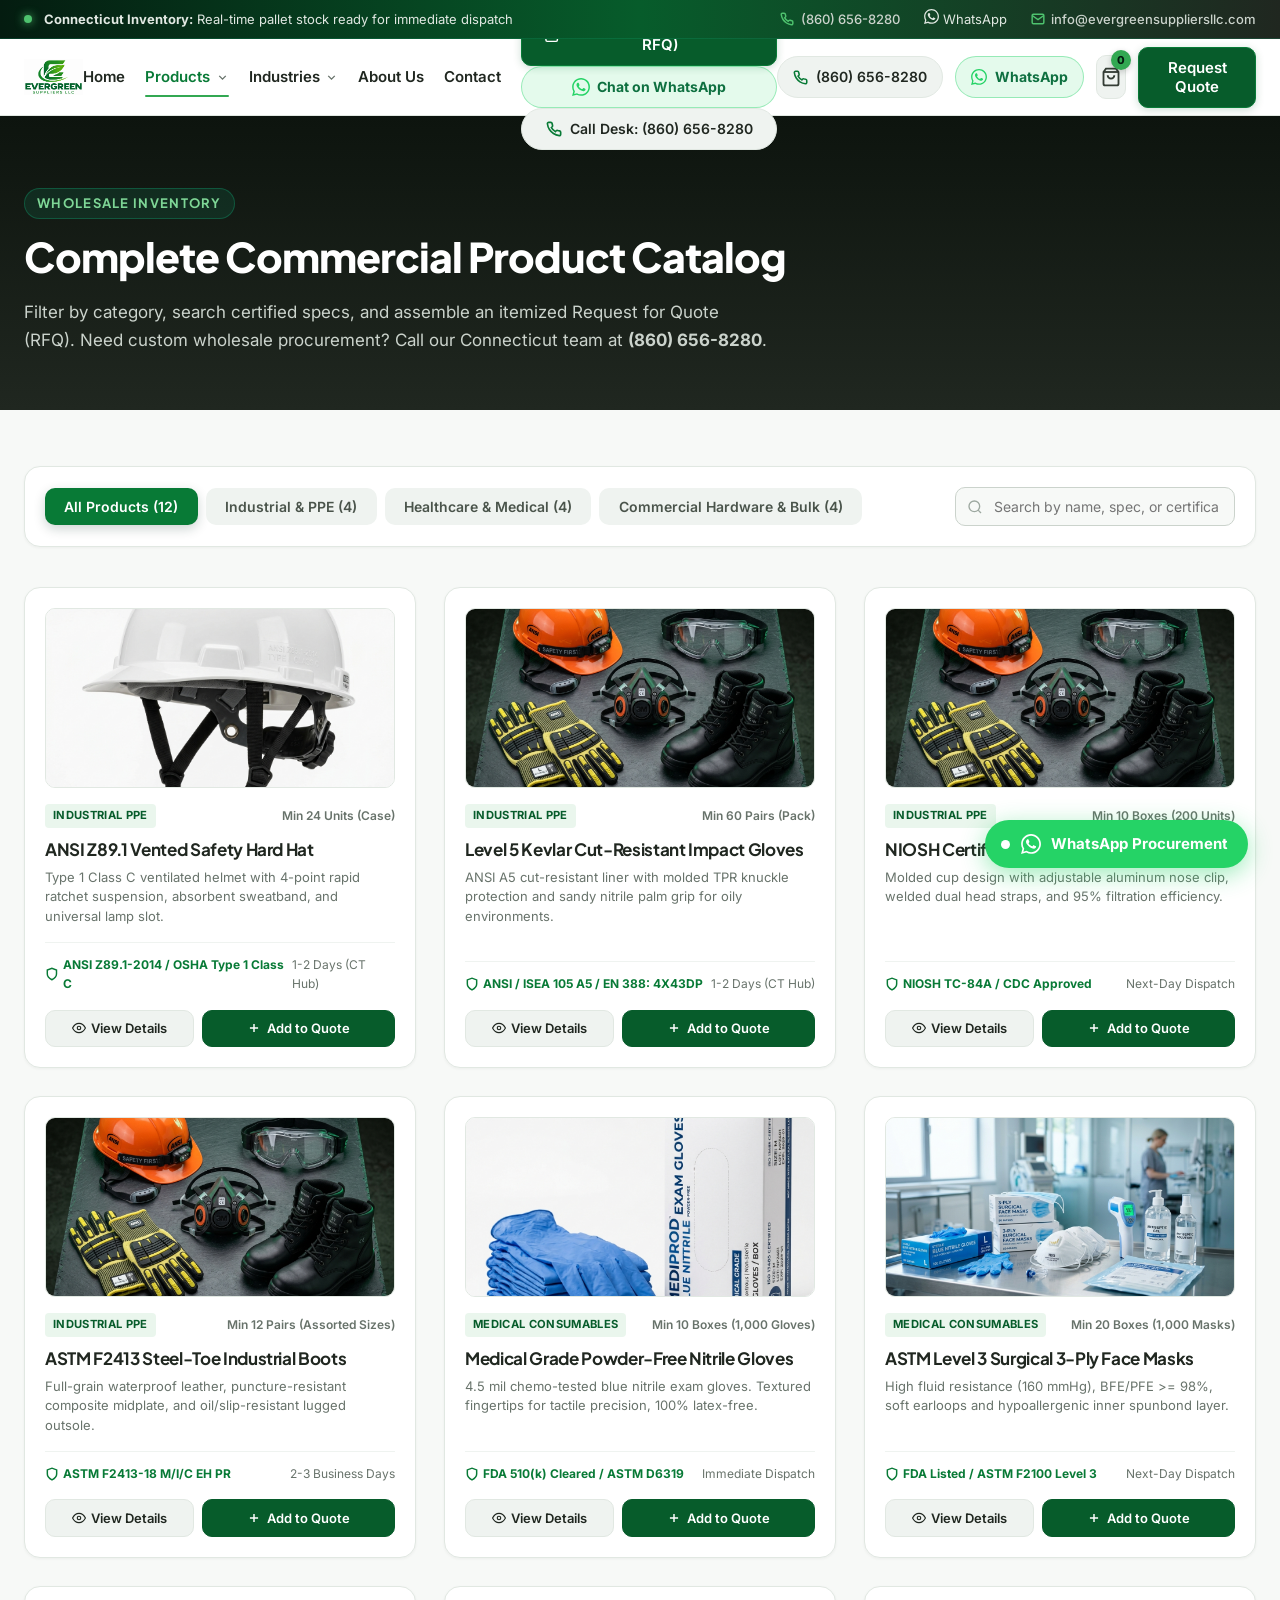
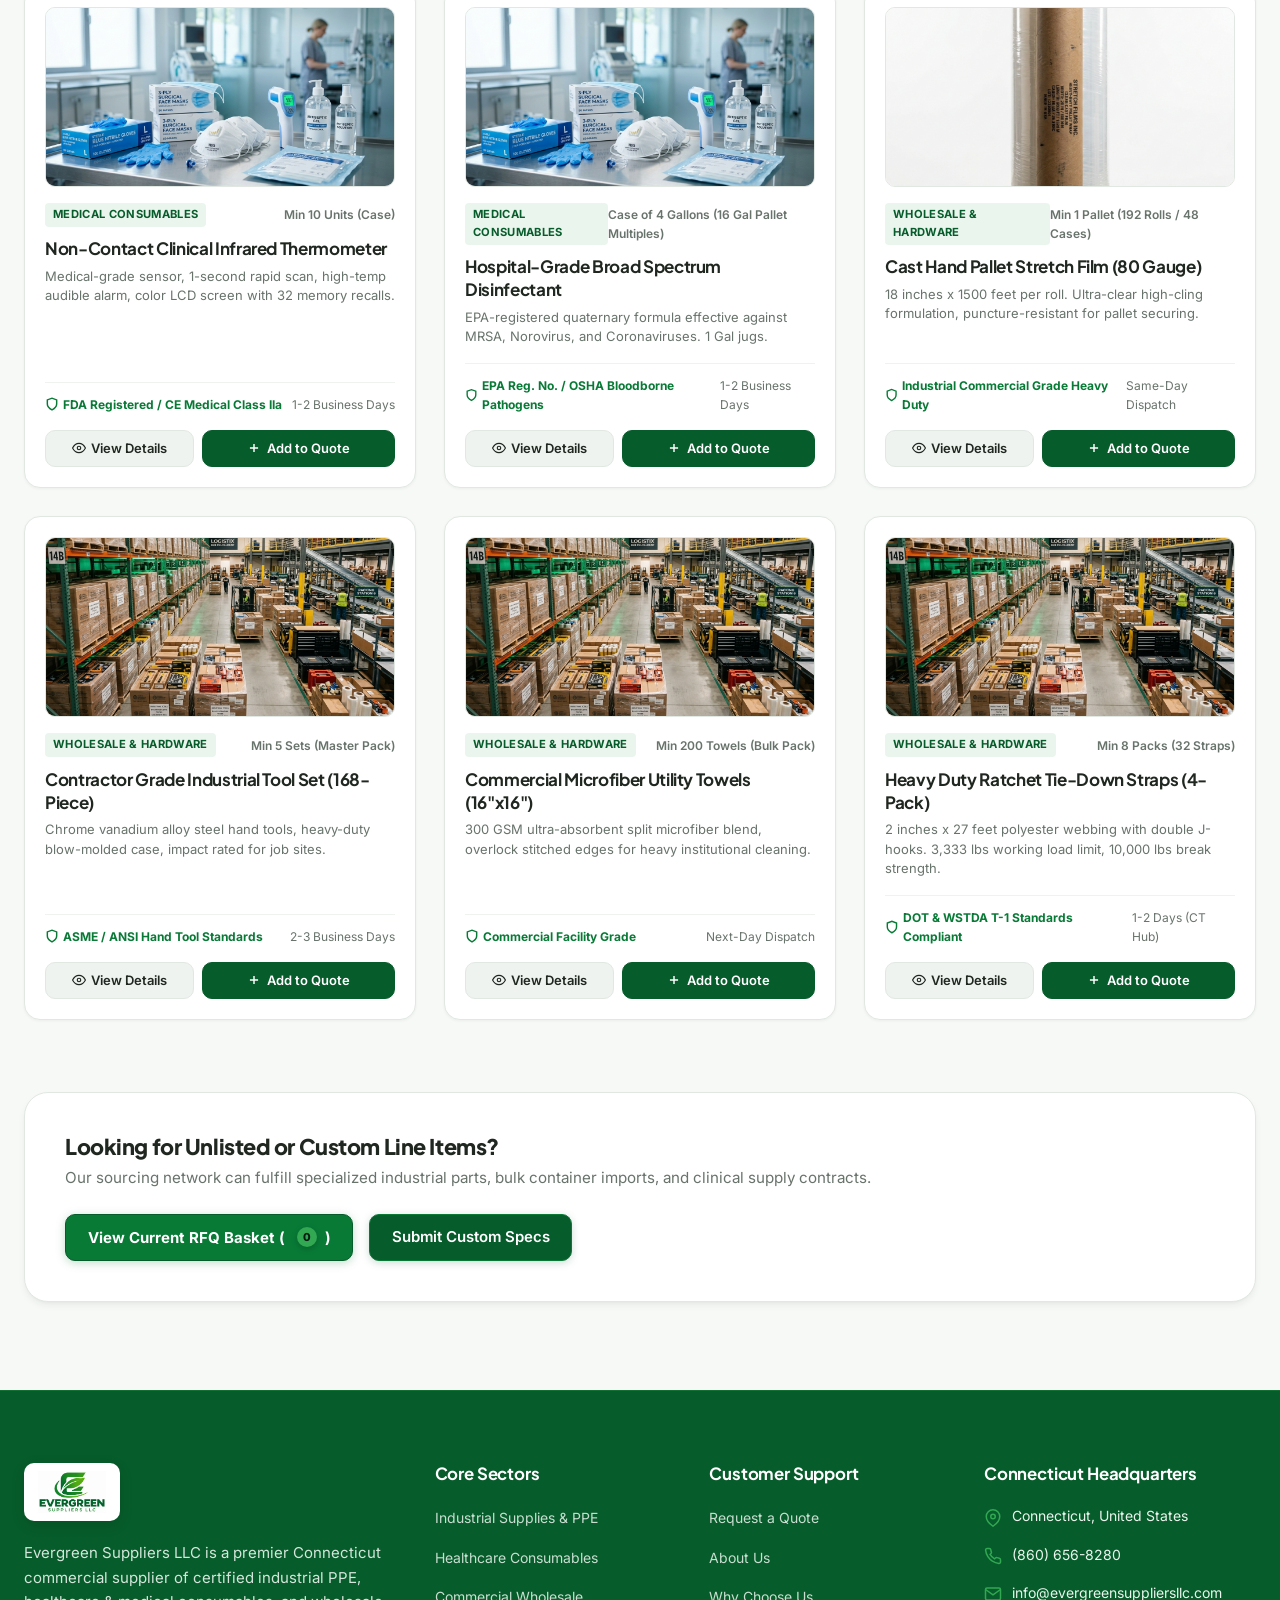
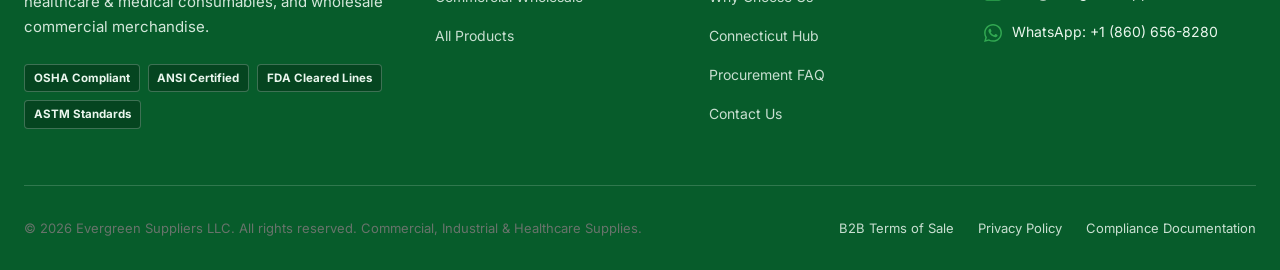
==== commit 06bed583: "feat: add new pages, styles, assets, and update navigation and catalog functionality" ====
--- a/catalog.html
+++ b/catalog.html
@@ -6,11 +6,11 @@
   <title>Product Catalog & Inventory | Evergreen Suppliers LLC</title>
   
   <meta name="description" content="Browse Evergreen Suppliers LLC's B2B inventory catalog: certified ANSI hard hats, Kevlar gloves, NIOSH N95s, nitrile exam gloves, surgical masks, and stretch film.">
-  <meta name="keywords" content="Evergreen Suppliers catalog, PPE bulk catalog, medical consumables wholesale, commercial hardware Connecticut, B2B order">
+  <meta name="keywords" content="Evergreen Suppliers catalog, PPE bulk catalog, medical consumables wholesale, commercial hardware Connecticut, B2B order, industrial equipment quotation">
   <meta name="robots" content="index, follow">
   
   <link rel="stylesheet" href="css/styles.css">
-  <link rel="icon" type="image/svg+xml" href="data:image/svg+xml,<svg xmlns='http://www.w3.org/2000/svg' viewBox='0 0 24 24' fill='%2310b981'><path d='M12 2L4 12h5v8h6v-8h5z'/></svg>">
+  <link rel="icon" type="image/png" href="assets/images/logo-cropped.png">
 </head>
 <body>
 
@@ -26,6 +26,10 @@
           <svg viewBox="0 0 24 24" fill="none" stroke="currentColor" stroke-width="2.5"><path d="M22 16.92v3a2 2 0 0 1-2.18 2 19.79 19.79 0 0 1-8.63-3.07 19.5 19.5 0 0 1-6-6 19.79 19.79 0 0 1-3.07-8.67A2 2 0 0 1 4.11 2h3a2 2 0 0 1 2 1.72 12.84 12.84 0 0 0 .7 2.81 2 2 0 0 1-.45 2.11L8.09 9.91a16 16 0 0 0 6 6l1.27-1.27a2 2 0 0 1 2.11-.45 12.84 12.84 0 0 0 2.81.7A2 2 0 0 1 22 16.92z"/></svg>
           (860) 656-8280
         </a>
+        <a href="https://wa.me/18606568280?text=Hello%20Evergreen%20Suppliers%20LLC%2C%20I%20would%20like%20to%20request%20a%20quote%20from%20the%20catalog." target="_blank" rel="noopener noreferrer" class="announcement-whatsapp-link" title="Chat on WhatsApp">
+          <svg width="15" height="15" viewBox="0 0 24 24" fill="currentColor"><path d="M.057 24l1.687-6.163c-1.041-1.804-1.588-3.849-1.587-5.946.003-6.556 5.338-11.891 11.893-11.891 3.181.001 6.167 1.24 8.413 3.488 2.245 2.248 3.481 5.236 3.48 8.414-.003 6.557-5.338 11.892-11.893 11.892-1.99-.001-3.951-.5-5.688-1.448l-6.305 1.654zm6.597-3.807c1.676.995 3.276 1.591 5.392 1.592 5.448 0 9.886-4.434 9.889-9.885.002-5.462-4.415-9.89-9.881-9.892-5.452 0-9.887 4.434-9.889 9.884-.001 2.225.651 3.891 1.746 5.634l-.999 3.648 3.742-.981zm11.387-5.464c-.074-.124-.272-.198-.57-.347-.297-.149-1.758-.868-2.031-.967-.272-.099-.47-.149-.669.149-.198.297-.768.967-.941 1.165-.173.198-.347.223-.644.074-.297-.149-1.255-.462-2.39-1.475-.883-.788-1.48-1.761-1.653-2.059-.173-.297-.018-.458.13-.606.134-.133.297-.347.446-.521.151-.172.2-.296.3-.495.099-.198.05-.372-.025-.521-.075-.148-.669-1.611-.916-2.206-.242-.579-.487-.501-.669-.51l-.57-.01c-.198 0-.52.074-.792.372s-1.04 1.016-1.04 2.479 1.065 2.876 1.213 3.074c.149.198 2.095 3.2 5.076 4.487.709.306 1.263.489 1.694.626.712.226 1.36.194 1.872.118.571-.085 1.758-.719 2.006-1.413.248-.695.248-1.29.173-1.414z"/></svg>
+          WhatsApp
+        </a>
         <a href="mailto:info@evergreensuppliersllc.com" class="announcement-contact-link">
           <svg viewBox="0 0 24 24" fill="none" stroke="currentColor" stroke-width="2.5"><path d="M4 4h16c1.1 0 2 .9 2 2v12c0 1.1-.9 2-2 2H4c-1.1 0-2-.9-2-2V6c0-1.1.9-2 2-2z"/><polyline points="22,6 12,13 2,6"/></svg>
           info@evergreensuppliersllc.com
@@ -37,26 +41,61 @@
   <!-- Header -->
   <header class="main-header" id="mainHeader">
     <div class="container header-container">
-      <a href="index.html" class="brand-logo">
-        <div class="logo-icon-wrap">
-          <svg width="24" height="24" viewBox="0 0 24 24" fill="none" stroke="currentColor" stroke-width="2.2">
-            <path d="M12 2L4 12h4.5l-3 6h6.5v4h2v-4h6.5l-3-6H20L12 2z"/>
-          </svg>
-        </div>
-        <div class="brand-text-wrap">
-          <div class="brand-title">Evergreen <span class="llc">LLC</span></div>
-          <span class="brand-subtitle">Commercial & Industrial Supplies</span>
-        </div>
+      <a href="index.html" class="brand-logo" aria-label="Evergreen Suppliers LLC Home">
+        <img src="assets/images/logo-cropped.png" alt="Evergreen Suppliers LLC Logo" class="brand-logo-img">
       </a>
 
       <nav aria-label="Primary Navigation">
         <ul class="nav-menu" id="navMenu">
           <li><a href="index.html" class="nav-link">Home</a></li>
-          <li><a href="sectors.html" class="nav-link">Supply Sectors</a></li>
-          <li><a href="catalog.html" class="nav-link active">Product Catalog</a></li>
-          <li><a href="logistics.html" class="nav-link">Connecticut Hub</a></li>
-          <li><a href="why-choose-us.html" class="nav-link">Why Choose Us</a></li>
-          <li><a href="faq.html" class="nav-link">FAQ</a></li>
+          
+          <li class="nav-item-dropdown">
+            <a href="catalog.html" class="nav-link active">
+              Products
+              <svg class="dropdown-arrow" viewBox="0 0 24 24" fill="none" stroke="currentColor" stroke-width="2.5"><polyline points="6 9 12 15 18 9"/></svg>
+            </a>
+            <div class="nav-dropdown-menu">
+              <a href="catalog.html" class="nav-dropdown-link">
+                <span class="nav-dropdown-title">All Products & Catalog</span>
+                <span class="nav-dropdown-desc">Complete multi-sector inventory list</span>
+              </a>
+              <a href="catalog.html#industrial" class="nav-dropdown-link">
+                <span class="nav-dropdown-title">Industrial & Safety Supplies</span>
+                <span class="nav-dropdown-desc">ANSI helmets, Kevlar gloves, N95s, work boots</span>
+              </a>
+              <a href="catalog.html#medical" class="nav-dropdown-link">
+                <span class="nav-dropdown-title">Healthcare & Medical Consumables</span>
+                <span class="nav-dropdown-desc">Nitrile exam gloves, surgical masks, diagnostics</span>
+              </a>
+              <a href="catalog.html#wholesale" class="nav-dropdown-link">
+                <span class="nav-dropdown-title">Commercial & Wholesale Products</span>
+                <span class="nav-dropdown-desc">Stretch film, contractor tooling, logistics gear</span>
+              </a>
+            </div>
+          </li>
+
+          <li class="nav-item-dropdown">
+            <a href="sectors.html" class="nav-link">
+              Industries
+              <svg class="dropdown-arrow" viewBox="0 0 24 24" fill="none" stroke="currentColor" stroke-width="2.5"><polyline points="6 9 12 15 18 9"/></svg>
+            </a>
+            <div class="nav-dropdown-menu">
+              <a href="sectors.html#industrial" class="nav-dropdown-link">
+                <span class="nav-dropdown-title">Industrial & Safety</span>
+                <span class="nav-dropdown-desc">Workplace protection, manufacturing, mining</span>
+              </a>
+              <a href="sectors.html#medical" class="nav-dropdown-link">
+                <span class="nav-dropdown-title">Healthcare & Medical</span>
+                <span class="nav-dropdown-desc">Hospitals, outpatient clinics, care facilities</span>
+              </a>
+              <a href="sectors.html#wholesale" class="nav-dropdown-link">
+                <span class="nav-dropdown-title">Commercial & Wholesale</span>
+                <span class="nav-dropdown-desc">Logistics hubs, packaging, commercial hardware</span>
+              </a>
+            </div>
+          </li>
+
+          <li><a href="about.html" class="nav-link">About Us</a></li>
           <li><a href="contact.html" class="nav-link">Contact</a></li>
         </ul>
       </nav>
@@ -67,15 +106,19 @@
           <span>(860) 656-8280</span>
         </a>
 
+        <a href="https://wa.me/18606568280?text=Hello%20Evergreen%20Suppliers%20LLC%2C%20I%20would%20like%20to%20request%20a%20quote%20from%20the%20catalog." target="_blank" rel="noopener noreferrer" class="btn-whatsapp-quick" title="WhatsApp Chat">
+          <svg width="16" height="16" viewBox="0 0 24 24" fill="currentColor"><path d="M.057 24l1.687-6.163c-1.041-1.804-1.588-3.849-1.587-5.946.003-6.556 5.338-11.891 11.893-11.891 3.181.001 6.167 1.24 8.413 3.488 2.245 2.248 3.481 5.236 3.48 8.414-.003 6.557-5.338 11.892-11.893 11.892-1.99-.001-3.951-.5-5.688-1.448l-6.305 1.654zm6.597-3.807c1.676.995 3.276 1.591 5.392 1.592 5.448 0 9.886-4.434 9.889-9.885.002-5.462-4.415-9.89-9.881-9.892-5.452 0-9.887 4.434-9.889 9.884-.001 2.225.651 3.891 1.746 5.634l-.999 3.648 3.742-.981zm11.387-5.464c-.074-.124-.272-.198-.57-.347-.297-.149-1.758-.868-2.031-.967-.272-.099-.47-.149-.669.149-.198.297-.768.967-.941 1.165-.173.198-.347.223-.644.074-.297-.149-1.255-.462-2.39-1.475-.883-.788-1.48-1.761-1.653-2.059-.173-.297-.018-.458.13-.606.134-.133.297-.347.446-.521.151-.172.2-.296.3-.495.099-.198.05-.372-.025-.521-.075-.148-.669-1.611-.916-2.206-.242-.579-.487-.501-.669-.51l-.57-.01c-.198 0-.52.074-.792.372s-1.04 1.016-1.04 2.479 1.065 2.876 1.213 3.074c.149.198 2.095 3.2 5.076 4.487.709.306 1.263.489 1.694.626.712.226 1.36.194 1.872.118.571-.085 1.758-.719 2.006-1.413.248-.695.248-1.29.173-1.414z"/></svg>
+          <span>WhatsApp</span>
+        </a>
+
         <button class="btn-quote-cart open-rfq-drawer" aria-label="View RFQ Basket">
           <svg width="20" height="20" viewBox="0 0 24 24" fill="none" stroke="currentColor" stroke-width="2.2"><path d="M6 2L3 6v14a2 2 0 0 0 2 2h14a2 2 0 0 0 2-2V6l-3-4z"/><line x1="3" y1="6" x2="21" y2="6"/><path d="M16 10a4 4 0 0 1-8 0"/></svg>
           <span class="quote-count-badge">0</span>
         </button>
 
-        <a href="contact.html" class="btn-primary">
+        <button class="btn-primary open-rfq-drawer">
           Request Quote
-          <svg width="15" height="15" viewBox="0 0 24 24" fill="none" stroke="currentColor" stroke-width="2.5"><line x1="5" y1="12" x2="19" y2="12"></line><polyline points="12 5 19 12 12 19"></polyline></svg>
-        </a>
+        </button>
 
         <button class="hamburger-btn" id="hamburgerBtn" aria-label="Toggle Navigation Menu">
           <svg width="24" height="24" viewBox="0 0 24 24" fill="none" stroke="currentColor" stroke-width="2"><line x1="3" y1="12" x2="21" y2="12"></line><line x1="3" y1="6" x2="21" y2="6"></line><line x1="3" y1="18" x2="21" y2="18"></line></svg>
@@ -119,12 +162,12 @@
       </div>
 
       <!-- Quick RFQ Basket Callout Banner -->
-      <div style="margin-top: 4.5rem; background: var(--white); border-radius: var(--radius-xl); border: 1px solid var(--slate-200); padding: 2.5rem; box-shadow: var(--shadow-md); display: flex; align-items: center; justify-content: space-between; flex-wrap: wrap; gap: 1.5rem;">
-        <div>
-          <h3 style="font-size: 1.35rem; color: var(--slate-900); margin-bottom: 0.35rem; font-weight: 800;">Looking for Unlisted or Custom Line Items?</h3>
-          <p style="color: var(--slate-600); font-size: 0.95rem;">Our sourcing network can fulfill specialized industrial parts, bulk container imports, and clinical supply contracts.</p>
-        </div>
-        <div style="display: flex; gap: 1rem;">
+      <div style="margin-top: 4.5rem; background: var(--white); border-radius: var(--radius-xl); border: 1px solid var(--border-color); padding: 2.5rem; box-shadow: var(--shadow-md); display: flex; align-items: center; justify-content: space-between; flex-wrap: wrap; gap: 1.5rem;">
+        <div>
+          <h3 style="font-size: 1.35rem; color: var(--primary-text); margin-bottom: 0.35rem; font-weight: 800;">Looking for Unlisted or Custom Line Items?</h3>
+          <p style="color: var(--secondary-text); font-size: 0.95rem;">Our sourcing network can fulfill specialized industrial parts, bulk container imports, and clinical supply contracts.</p>
+        </div>
+        <div style="display: flex; gap: 1rem; flex-wrap: wrap;">
           <button class="btn-accent open-rfq-drawer">
             View Current RFQ Basket (<span class="quote-count-badge" style="position: static; display: inline-flex; margin-left: 0.25rem;">0</span>)
           </button>
@@ -139,41 +182,44 @@
     <div class="container">
       <div class="footer-top">
         <div class="footer-brand-wrap">
-          <div class="brand-logo" style="margin-bottom: 0.5rem;">
-            <div class="logo-icon-wrap" style="width: 38px; height: 38px;">
-              <svg width="20" height="20" viewBox="0 0 24 24" fill="none" stroke="currentColor" stroke-width="2.2"><path d="M12 2L4 12h4.5l-3 6h6.5v4h2v-4h6.5l-3-6H20L12 2z"/></svg>
-            </div>
-            <div class="brand-title" style="font-size: 1.15rem;">Evergreen <span class="llc">LLC</span></div>
+          <div class="footer-logo-badge">
+            <img src="assets/images/logo-cropped.png" alt="Evergreen Suppliers LLC">
           </div>
           <p class="footer-about-text">
             Evergreen Suppliers LLC is a premier Connecticut commercial supplier of certified industrial PPE, healthcare & medical consumables, and wholesale commercial merchandise.
           </p>
+          <div class="footer-cert-badges">
+            <span class="footer-cert-badge">OSHA Compliant</span>
+            <span class="footer-cert-badge">ANSI Certified</span>
+            <span class="footer-cert-badge">FDA Cleared Lines</span>
+            <span class="footer-cert-badge">ASTM Standards</span>
+          </div>
         </div>
 
         <div>
           <h4 class="footer-col-title">Core Sectors</h4>
           <ul class="footer-links-list">
-            <li><a href="sectors.html#industrial" class="footer-link">Industrial Supplies & PPE</a></li>
-            <li><a href="sectors.html#medical" class="footer-link">Healthcare Consumables</a></li>
-            <li><a href="sectors.html#wholesale" class="footer-link">Commercial Wholesale</a></li>
+            <li><a href="catalog.html#industrial" class="footer-link">Industrial Supplies & PPE</a></li>
+            <li><a href="catalog.html#medical" class="footer-link">Healthcare Consumables</a></li>
+            <li><a href="catalog.html#wholesale" class="footer-link">Commercial Wholesale</a></li>
+            <li><a href="catalog.html" class="footer-link">All Products</a></li>
           </ul>
         </div>
 
         <div>
-          <h4 class="footer-col-title">Quick Links</h4>
+          <h4 class="footer-col-title">Customer Support</h4>
           <ul class="footer-links-list">
-            <li><a href="index.html" class="footer-link">Home</a></li>
-            <li><a href="sectors.html" class="footer-link">Supply Sectors</a></li>
-            <li><a href="catalog.html" class="footer-link">Product Catalog</a></li>
+            <li><a href="javascript:void(0)" class="footer-link open-rfq-drawer">Request a Quote</a></li>
+            <li><a href="about.html" class="footer-link">About Us</a></li>
+            <li><a href="why-choose-us.html" class="footer-link">Why Choose Us</a></li>
             <li><a href="logistics.html" class="footer-link">Connecticut Hub</a></li>
-            <li><a href="why-choose-us.html" class="footer-link">Why Choose Us</a></li>
-            <li><a href="faq.html" class="footer-link">FAQ</a></li>
-            <li><a href="contact.html" class="footer-link">Contact</a></li>
+            <li><a href="faq.html" class="footer-link">Procurement FAQ</a></li>
+            <li><a href="contact.html" class="footer-link">Contact Us</a></li>
           </ul>
         </div>
 
         <div>
-          <h4 class="footer-col-title">Connecticut Desk</h4>
+          <h4 class="footer-col-title">Connecticut Headquarters</h4>
           <div class="footer-contact-info">
             <div class="footer-contact-row">
               <svg width="18" height="18" viewBox="0 0 24 24" fill="none" stroke="currentColor" stroke-width="2"><path d="M21 10c0 7-9 13-9 13s-9-6-9-13a9 9 0 0 1 18 0z"/><circle cx="12" cy="10" r="3"/></svg>
@@ -187,52 +233,33 @@
               <svg width="18" height="18" viewBox="0 0 24 24" fill="none" stroke="currentColor" stroke-width="2"><path d="M4 4h16c1.1 0 2 .9 2 2v12c0 1.1-.9 2-2 2H4c-1.1 0-2-.9-2-2V6c0-1.1.9-2 2-2z"/><polyline points="22,6 12,13 2,6"/></svg>
               <a href="mailto:info@evergreensuppliersllc.com">info@evergreensuppliersllc.com</a>
             </div>
+            <div class="footer-contact-row">
+              <svg width="18" height="18" viewBox="0 0 24 24" fill="currentColor"><path d="M.057 24l1.687-6.163c-1.041-1.804-1.588-3.849-1.587-5.946.003-6.556 5.338-11.891 11.893-11.891 3.181.001 6.167 1.24 8.413 3.488 2.245 2.248 3.481 5.236 3.48 8.414-.003 6.557-5.338 11.892-11.893 11.892-1.99-.001-3.951-.5-5.688-1.448l-6.305 1.654zm6.597-3.807c1.676.995 3.276 1.591 5.392 1.592 5.448 0 9.886-4.434 9.889-9.885.002-5.462-4.415-9.89-9.881-9.892-5.452 0-9.887 4.434-9.889 9.884-.001 2.225.651 3.891 1.746 5.634l-.999 3.648 3.742-.981zm11.387-5.464c-.074-.124-.272-.198-.57-.347-.297-.149-1.758-.868-2.031-.967-.272-.099-.47-.149-.669.149-.198.297-.768.967-.941 1.165-.173.198-.347.223-.644.074-.297-.149-1.255-.462-2.39-1.475-.883-.788-1.48-1.761-1.653-2.059-.173-.297-.018-.458.13-.606.134-.133.297-.347.446-.521.151-.172.2-.296.3-.495.099-.198.05-.372-.025-.521-.075-.148-.669-1.611-.916-2.206-.242-.579-.487-.501-.669-.51l-.57-.01c-.198 0-.52.074-.792.372s-1.04 1.016-1.04 2.479 1.065 2.876 1.213 3.074c.149.198 2.095 3.2 5.076 4.487.709.306 1.263.489 1.694.626.712.226 1.36.194 1.872.118.571-.085 1.758-.719 2.006-1.413.248-.695.248-1.29.173-1.414z"/></svg>
+              <a href="https://wa.me/18606568280?text=Hello%20Evergreen%20Suppliers%20LLC%2C%20I%20would%20like%20to%20request%20a%20quote%20from%20the%20catalog." target="_blank" rel="noopener noreferrer">WhatsApp: +1 (860) 656-8280</a>
+            </div>
           </div>
         </div>
       </div>
 
       <div class="footer-bottom">
-        <p>&copy; 2026 Evergreen Suppliers LLC. All rights reserved.</p>
+        <p>&copy; 2026 Evergreen Suppliers LLC. All rights reserved. Commercial, Industrial & Healthcare Supplies.</p>
         <div class="footer-bottom-links">
-          <a href="contact.html" class="footer-link">B2B Terms</a>
-          <a href="contact.html" class="footer-link">Privacy Policy</a>
+          <a href="contact.html">B2B Terms of Sale</a>
+          <a href="contact.html">Privacy Policy</a>
+          <a href="contact.html">Compliance Documentation</a>
         </div>
       </div>
     </div>
   </footer>
 
-  <!-- Shared RFQ Basket Drawer -->
+  <!-- Slide-out RFQ Basket Drawer -->
   <div class="rfq-drawer-overlay" id="rfqDrawerOverlay" aria-modal="true" role="dialog">
-    <aside class="rfq-drawer" aria-label="RFQ Cart">
-      <div class="drawer-header">
-        <div class="drawer-title">
-          <svg width="22" height="22" viewBox="0 0 24 24" fill="none" stroke="currentColor" stroke-width="2.2"><path d="M6 2L3 6v14a2 2 0 0 0 2 2h14a2 2 0 0 0 2-2V6l-3-4z"/><line x1="3" y1="6" x2="21" y2="6"/><path d="M16 10a4 4 0 0 1-8 0"/></svg>
-          Your RFQ Basket
-        </div>
-        <button class="drawer-close-btn" id="closeDrawerBtn" aria-label="Close RFQ Drawer">
-          <svg width="20" height="20" viewBox="0 0 24 24" fill="none" stroke="currentColor" stroke-width="2"><line x1="18" y1="6" x2="6" y2="18"/><line x1="6" y1="6" x2="18" y2="18"/></svg>
-        </button>
-      </div>
-
-      <div class="drawer-items-list" id="drawerItemsList"></div>
-
-      <div class="drawer-footer">
-        <form id="drawerForm" class="drawer-quick-form">
-          <input type="email" id="drawerEmail" class="form-input" placeholder="Enter work email for quote response" required>
-          <button type="submit" class="btn-accent" style="width: 100%;">
-            Submit RFQ to Connecticut Desk
-            <svg width="15" height="15" viewBox="0 0 24 24" fill="none" stroke="currentColor" stroke-width="2.5"><polyline points="9 18 15 12 9 6"/></svg>
-          </button>
-        </form>
-        <div style="text-align: center; font-size: 0.75rem; color: var(--slate-500);">
-          Immediate phone assistance: <a href="tel:8606568280" style="color: var(--evergreen-700); font-weight: 700;">(860) 656-8280</a>
-        </div>
-      </div>
-    </aside>
+    <aside class="rfq-drawer" aria-label="RFQ Cart"></aside>
   </div>
 
+  <!-- Toast Notification Feedback -->
   <div class="toast-notification" id="toastNotification" role="alert" aria-live="polite">
-    <svg width="20" height="20" viewBox="0 0 24 24" fill="none" stroke="#10b981" stroke-width="2.5"><path d="M22 11.08V12a10 10 0 1 1-5.93-9.14"/><polyline points="22 4 12 14.01 9 11.01"/></svg>
+    <svg width="20" height="20" viewBox="0 0 24 24" fill="none" stroke="var(--bright-leaf-green)" stroke-width="2.5"><path d="M22 11.08V12a10 10 0 1 1-5.93-9.14"/><polyline points="22 4 12 14.01 9 11.01"/></svg>
     <span id="toastMessage">Item added to RFQ basket</span>
   </div>
 
--- a/css/styles.css
+++ b/css/styles.css
@@ -6,54 +6,67 @@
 @import url('https://fonts.googleapis.com/css2?family=Inter:wght@300;400;500;600;700&family=Plus+Jakarta+Sans:wght@500;600;700;800&display=swap');
 
 :root {
-  /* Evergreen Color Palette */
-  --evergreen-950: #041c14;
-  --evergreen-900: #082d21;
-  --evergreen-850: #0d3d2e;
-  --evergreen-800: #134e3b;
-  --evergreen-700: #1a654e;
-  --evergreen-600: #228165;
-  --evergreen-500: #10b981; /* Emerald accent */
-  --evergreen-400: #34d399;
-  --evergreen-300: #6ee7b7;
-  --evergreen-100: #d1fae5;
-  --evergreen-50: #ecfdf5;
-
-  /* Slate & Neutral Scale */
-  --slate-950: #060b14;
-  --slate-900: #0b1322;
-  --slate-850: #0f1a2e;
-  --slate-800: #18263e;
-  --slate-700: #334155;
-  --slate-600: #475569;
-  --slate-500: #64748b;
-  --slate-400: #94a3b8;
-  --slate-300: #cbd5e1;
-  --slate-200: #e2e8f0;
-  --slate-100: #f1f5f9;
-  --slate-50: #f8fafc;
-  --white: #ffffff;
+  /* Evergreen Suppliers LLC - Primary Brand Palette */
+  --deep-evergreen: #087A36;
+  --forest-green: #075C2B;
+  --bright-leaf-green: #32A852;
+  --pale-green: #EAF6ED;
+  --white: #FFFFFF;
+  --soft-bg: #F7F9F7;
+  --primary-text: #202720;
+  --secondary-text: #68736B;
+  --border-color: #E1E8E2;
+
+  /* Evergreen Scale */
+  --evergreen-950: #041c10;
+  --evergreen-900: #075C2B; /* Forest Green */
+  --evergreen-850: #086b30;
+  --evergreen-800: #087A36; /* Deep Evergreen */
+  --evergreen-700: #0e8c40;
+  --evergreen-600: #1ba54e;
+  --evergreen-500: #32A852; /* Bright Leaf Green */
+  --evergreen-400: #4ec26e;
+  --evergreen-300: #7ed696;
+  --evergreen-200: #b9ecc7;
+  --evergreen-100: #EAF6ED; /* Pale Green */
+  --evergreen-50: #F7F9F7;  /* Soft Background */
+
+  /* Neutral Scale aligned with Primary & Secondary text */
+  --slate-950: #0d140e;
+  --slate-900: #202720; /* Primary Text */
+  --slate-850: #262e26;
+  --slate-800: #343d35;
+  --slate-700: #4a544b;
+  --slate-600: #68736B; /* Secondary Text */
+  --slate-500: #7e8a81;
+  --slate-400: #9da8a0;
+  --slate-300: #cbd3cc;
+  --slate-200: #E1E8E2; /* Border */
+  --slate-100: #eff3f0;
+  --slate-50: #F7F9F7;  /* Soft Background */
 
   /* Functional Accents */
-  --gold-500: #f59e0b;
-  --gold-400: #fbbf24;
+  --gold-500: #d97706;
+  --gold-400: #f59e0b;
   --gold-bg: rgba(245, 158, 11, 0.12);
   --blue-500: #2563eb;
   --red-500: #ef4444;
+  --whatsapp-color: #25D366;
+  --whatsapp-dark: #128C7E;
 
   /* Typography */
   --font-heading: 'Plus Jakarta Sans', -apple-system, BlinkMacSystemFont, sans-serif;
   --font-body: 'Inter', -apple-system, BlinkMacSystemFont, sans-serif;
 
   /* Glassmorphism & Shadows */
-  --glass-bg: rgba(255, 255, 255, 0.85);
-  --glass-dark: rgba(11, 19, 34, 0.82);
-  --glass-border: rgba(255, 255, 255, 0.18);
-  --shadow-sm: 0 1px 2px 0 rgba(0, 0, 0, 0.05);
-  --shadow-md: 0 4px 6px -1px rgba(0, 0, 0, 0.08), 0 2px 4px -2px rgba(0, 0, 0, 0.06);
-  --shadow-lg: 0 10px 15px -3px rgba(0, 0, 0, 0.09), 0 4px 6px -4px rgba(0, 0, 0, 0.05);
-  --shadow-xl: 0 20px 25px -5px rgba(0, 0, 0, 0.12), 0 8px 10px -6px rgba(0, 0, 0, 0.06);
-  --shadow-glow: 0 0 28px rgba(16, 185, 129, 0.35);
+  --glass-bg: rgba(255, 255, 255, 0.9);
+  --glass-dark: rgba(7, 92, 43, 0.92);
+  --glass-border: rgba(225, 232, 226, 0.6);
+  --shadow-sm: 0 1px 3px rgba(32, 39, 32, 0.05);
+  --shadow-md: 0 4px 8px -2px rgba(32, 39, 32, 0.08), 0 2px 4px -2px rgba(32, 39, 32, 0.04);
+  --shadow-lg: 0 10px 18px -4px rgba(32, 39, 32, 0.09), 0 4px 6px -4px rgba(32, 39, 32, 0.04);
+  --shadow-xl: 0 20px 25px -5px rgba(32, 39, 32, 0.12), 0 8px 10px -6px rgba(32, 39, 32, 0.05);
+  --shadow-glow: 0 0 28px rgba(50, 168, 82, 0.28);
 
   /* Layout */
   --container-max: 1280px;
@@ -80,14 +93,16 @@
   scroll-behavior: smooth;
   font-size: 16px;
   -webkit-text-size-adjust: 100%;
+  overflow-x: hidden;
 }
 
 body {
   font-family: var(--font-body);
-  color: var(--slate-800);
-  background-color: var(--slate-50);
+  color: var(--primary-text);
+  background-color: var(--soft-bg);
   line-height: 1.6;
   overflow-x: hidden;
+  width: 100%;
 }
 
 h1, h2, h3, h4, h5, h6 {
@@ -227,23 +242,17 @@
   text-decoration: none;
 }
 
-.logo-icon-wrap {
-  width: 44px;
-  height: 44px;
-  border-radius: 12px;
-  background: linear-gradient(135deg, var(--evergreen-900) 0%, var(--evergreen-700) 100%);
-  display: flex;
-  align-items: center;
-  justify-content: center;
-  color: var(--evergreen-300);
-  box-shadow: 0 4px 12px rgba(8, 45, 33, 0.25);
-  border: 1px solid rgba(16, 185, 129, 0.35);
-  transition: var(--transition-normal);
-}
-
-.brand-logo:hover .logo-icon-wrap {
-  transform: rotate(-3deg) scale(1.05);
-  box-shadow: var(--shadow-glow);
+.brand-logo-img {
+  height: 48px;
+  max-height: 50px;
+  width: auto;
+  object-fit: contain;
+  display: block;
+  transition: transform var(--transition-fast);
+}
+
+.brand-logo:hover .brand-logo-img {
+  transform: scale(1.02);
 }
 
 .brand-text-wrap {
@@ -255,7 +264,7 @@
   font-family: var(--font-heading);
   font-size: 1.25rem;
   font-weight: 800;
-  color: var(--evergreen-950);
+  color: var(--forest-green);
   letter-spacing: -0.03em;
   display: flex;
   align-items: baseline;
@@ -265,9 +274,9 @@
 .brand-title span.llc {
   font-size: 0.75rem;
   font-weight: 600;
-  color: var(--evergreen-600);
-  background: var(--evergreen-50);
-  border: 1px solid var(--evergreen-100);
+  color: var(--deep-evergreen);
+  background: var(--pale-green);
+  border: 1px solid var(--border-color);
   padding: 0.1rem 0.35rem;
   border-radius: 4px;
 }
@@ -277,30 +286,49 @@
   font-weight: 600;
   text-transform: uppercase;
   letter-spacing: 0.08em;
-  color: var(--slate-500);
-}
-
-/* Nav Menu */
+  color: var(--secondary-text);
+}
+
+/* Nav Menu & Dropdowns */
 .nav-menu {
   display: flex;
   align-items: center;
   gap: 1.25rem;
   list-style: none;
+}
+
+.nav-item-dropdown {
+  position: relative;
 }
 
 .nav-link {
   font-weight: 600;
   font-size: 0.9375rem;
-  color: var(--slate-700);
+  color: var(--primary-text);
   position: relative;
   padding: 0.5rem 0;
   white-space: nowrap;
+  display: inline-flex;
+  align-items: center;
+  gap: 0.35rem;
   transition: var(--transition-fast);
+}
+
+.nav-link svg.dropdown-arrow {
+  width: 13px;
+  height: 13px;
+  color: var(--secondary-text);
+  transition: transform var(--transition-fast);
+}
+
+.nav-item-dropdown:hover .nav-link svg.dropdown-arrow {
+  transform: rotate(180deg);
+  color: var(--deep-evergreen);
 }
 
 .nav-link:hover,
 .nav-link.active {
-  color: var(--evergreen-800);
+  color: var(--deep-evergreen);
 }
 
 .nav-link::after {
@@ -309,8 +337,8 @@
   bottom: 0;
   left: 0;
   width: 0;
-  height: 2px;
-  background: var(--evergreen-500);
+  height: 2.5px;
+  background: var(--bright-leaf-green);
   border-radius: 2px;
   transition: width var(--transition-normal);
 }
@@ -320,10 +348,62 @@
   width: 100%;
 }
 
+.nav-dropdown-menu {
+  position: absolute;
+  top: 100%;
+  left: 0;
+  min-width: 280px;
+  background: var(--white);
+  border: 1px solid var(--border-color);
+  border-radius: var(--radius-md);
+  box-shadow: var(--shadow-xl);
+  padding: 0.5rem 0;
+  opacity: 0;
+  visibility: hidden;
+  transform: translateY(8px);
+  transition: all var(--transition-fast);
+  z-index: 120;
+}
+
+.nav-item-dropdown:hover .nav-dropdown-menu,
+.nav-item-dropdown:focus-within .nav-dropdown-menu {
+  opacity: 1;
+  visibility: visible;
+  transform: translateY(0);
+}
+
+.nav-dropdown-link {
+  display: flex;
+  flex-direction: column;
+  padding: 0.65rem 1.25rem;
+  text-decoration: none;
+  transition: background var(--transition-fast);
+}
+
+.nav-dropdown-link:hover {
+  background: var(--pale-green);
+}
+
+.nav-dropdown-title {
+  font-size: 0.875rem;
+  font-weight: 700;
+  color: var(--primary-text);
+  display: flex;
+  align-items: center;
+  gap: 0.45rem;
+}
+
+.nav-dropdown-desc {
+  font-size: 0.75rem;
+  color: var(--secondary-text);
+  margin-top: 0.15rem;
+  font-weight: 400;
+}
+
 .header-actions {
   display: flex;
   align-items: center;
-  gap: 0.85rem;
+  gap: 0.75rem;
 }
 
 .btn-phone-quick {
@@ -333,22 +413,52 @@
   padding: 0.55rem 0.95rem;
   border-radius: var(--radius-full);
   background: var(--slate-100);
-  color: var(--slate-800);
+  color: var(--primary-text);
   font-size: 0.875rem;
   font-weight: 600;
-  border: 1px solid var(--slate-200);
+  border: 1px solid var(--border-color);
   white-space: nowrap;
   transition: var(--transition-fast);
 }
 
 .btn-phone-quick svg {
-  color: var(--evergreen-600);
+  color: var(--deep-evergreen);
 }
 
 .btn-phone-quick:hover {
-  background: var(--evergreen-50);
-  border-color: var(--evergreen-200);
-  color: var(--evergreen-900);
+  background: var(--pale-green);
+  border-color: var(--bright-leaf-green);
+  color: var(--forest-green);
+}
+
+.btn-whatsapp-quick {
+  display: inline-flex;
+  align-items: center;
+  gap: 0.45rem;
+  padding: 0.55rem 0.95rem;
+  border-radius: var(--radius-full);
+  background: rgba(37, 211, 102, 0.12);
+  color: #0e7040;
+  font-size: 0.875rem;
+  font-weight: 700;
+  border: 1px solid rgba(37, 211, 102, 0.4);
+  white-space: nowrap;
+  transition: all var(--transition-fast);
+}
+
+.btn-whatsapp-quick svg {
+  color: #25D366;
+}
+
+.btn-whatsapp-quick:hover {
+  background: #25D366;
+  color: #FFFFFF;
+  border-color: #25D366;
+  transform: translateY(-1px);
+}
+
+.btn-whatsapp-quick:hover svg {
+  color: #FFFFFF;
 }
 
 .btn-primary {
@@ -358,20 +468,21 @@
   gap: 0.5rem;
   padding: 0.65rem 1.35rem;
   border-radius: var(--radius-md);
-  background: linear-gradient(135deg, var(--evergreen-800) 0%, var(--evergreen-950) 100%);
+  background: var(--forest-green);
   color: var(--white);
   font-size: 0.9375rem;
   font-weight: 600;
-  border: 1px solid rgba(16, 185, 129, 0.4);
-  box-shadow: 0 4px 14px rgba(8, 45, 33, 0.22);
+  border: 1px solid var(--deep-evergreen);
+  box-shadow: 0 2px 8px rgba(7, 92, 43, 0.2);
   cursor: pointer;
-  transition: var(--transition-normal);
+  transition: all var(--transition-fast);
 }
 
 .btn-primary:hover {
-  transform: translateY(-2px);
-  box-shadow: 0 6px 20px rgba(16, 185, 129, 0.35);
-  background: linear-gradient(135deg, var(--evergreen-700) 0%, var(--evergreen-900) 100%);
+  background: var(--deep-evergreen);
+  border-color: var(--deep-evergreen);
+  box-shadow: 0 4px 14px rgba(8, 122, 54, 0.3);
+  transform: translateY(-1px);
 }
 
 .btn-primary svg {
@@ -389,20 +500,20 @@
   gap: 0.5rem;
   padding: 0.65rem 1.35rem;
   border-radius: var(--radius-md);
-  background: var(--evergreen-500);
-  color: var(--evergreen-950);
+  background: var(--deep-evergreen);
+  color: var(--white);
   font-size: 0.9375rem;
   font-weight: 700;
-  border: none;
-  box-shadow: 0 4px 14px rgba(16, 185, 129, 0.3);
+  border: 1px solid var(--forest-green);
+  box-shadow: 0 2px 10px rgba(8, 122, 54, 0.25);
   cursor: pointer;
-  transition: var(--transition-normal);
+  transition: all var(--transition-fast);
 }
 
 .btn-accent:hover {
-  background: var(--evergreen-400);
-  transform: translateY(-2px);
-  box-shadow: 0 6px 20px rgba(16, 185, 129, 0.5);
+  background: var(--forest-green);
+  box-shadow: 0 4px 14px rgba(7, 92, 43, 0.35);
+  transform: translateY(-1px);
 }
 
 .btn-outline-white {
@@ -548,7 +659,7 @@
 }
 
 .hero-title .highlight-text {
-  background: linear-gradient(135deg, #a7f3d0 0%, #34d399 50%, #10b981 100%);
+  background: linear-gradient(135deg, #D4EEDC 0%, #6BD28B 50%, #32A852 100%);
   -webkit-background-clip: text;
   -webkit-text-fill-color: transparent;
   display: inline-block;
@@ -1074,54 +1185,82 @@
 .product-card {
   background: var(--white);
   border-radius: var(--radius-lg);
-  border: 1px solid var(--slate-200);
-  padding: 1.5rem;
+  border: 1px solid var(--border-color);
+  padding: 1.25rem;
   display: flex;
   flex-direction: column;
   transition: all var(--transition-normal);
   position: relative;
+  box-shadow: var(--shadow-sm);
 }
 
 .product-card:hover {
   transform: translateY(-4px);
-  border-color: var(--evergreen-400);
+  border-color: var(--bright-leaf-green);
   box-shadow: var(--shadow-lg);
 }
 
+.product-card-img-wrap {
+  width: 100%;
+  height: 180px;
+  border-radius: var(--radius-md);
+  background: var(--soft-bg);
+  border: 1px solid var(--border-color);
+  overflow: hidden;
+  margin-bottom: 1rem;
+  display: flex;
+  align-items: center;
+  justify-content: center;
+  position: relative;
+}
+
+.product-card-img {
+  width: 100%;
+  height: 100%;
+  object-fit: cover;
+  transition: transform var(--transition-normal);
+}
+
+.product-card:hover .product-card-img {
+  transform: scale(1.04);
+}
+
 .product-badge-row {
   display: flex;
   align-items: center;
   justify-content: space-between;
-  margin-bottom: 0.85rem;
+  margin-bottom: 0.65rem;
 }
 
 .product-category-tag {
   font-size: 0.7rem;
   font-weight: 700;
   text-transform: uppercase;
-  color: var(--evergreen-700);
-  background: var(--evergreen-50);
+  color: var(--forest-green);
+  background: var(--pale-green);
   padding: 0.2rem 0.5rem;
   border-radius: 4px;
+  letter-spacing: 0.03em;
 }
 
 .product-moq {
   font-size: 0.75rem;
   font-weight: 600;
-  color: var(--slate-500);
+  color: var(--secondary-text);
 }
 
 .product-title {
-  font-size: 1.125rem;
+  font-size: 1.0625rem;
   font-weight: 700;
-  color: var(--slate-900);
-  margin-bottom: 0.5rem;
+  color: var(--primary-text);
+  margin-bottom: 0.4rem;
+  line-height: 1.35;
 }
 
 .product-specs {
   font-size: 0.8125rem;
-  color: var(--slate-600);
-  margin-bottom: 1.25rem;
+  color: var(--secondary-text);
+  margin-bottom: 1rem;
   line-height: 1.5;
   flex-grow: 1;
 }
@@ -1130,51 +1269,81 @@
   display: flex;
   align-items: center;
   justify-content: space-between;
-  margin-bottom: 1.25rem;
-  padding-top: 0.85rem;
+  margin-bottom: 1rem;
+  padding-top: 0.75rem;
   border-top: 1px solid var(--slate-100);
   font-size: 0.75rem;
 }
 
 .cert-pill {
   font-weight: 700;
-  color: var(--evergreen-800);
+  color: var(--deep-evergreen);
   display: flex;
   align-items: center;
   gap: 0.25rem;
 }
 
 .lead-time {
-  color: var(--slate-500);
-}
-
-.btn-add-quote {
-  width: 100%;
+  color: var(--secondary-text);
+}
+
+.product-card-actions {
+  display: grid;
+  grid-template-columns: 1fr 1.3fr;
+  gap: 0.5rem;
+  margin-top: auto;
+}
+
+.btn-view-product {
   display: inline-flex;
   align-items: center;
   justify-content: center;
-  gap: 0.5rem;
-  padding: 0.65rem 1rem;
+  gap: 0.35rem;
+  padding: 0.6rem 0.65rem;
   border-radius: var(--radius-md);
   background: var(--slate-100);
-  border: 1px solid var(--slate-200);
-  color: var(--slate-800);
-  font-size: 0.875rem;
+  border: 1px solid var(--border-color);
+  color: var(--primary-text);
+  font-size: 0.8125rem;
   font-weight: 600;
   cursor: pointer;
-  transition: var(--transition-fast);
+  transition: all var(--transition-fast);
+  white-space: nowrap;
+}
+
+.btn-view-product:hover {
+  background: var(--pale-green);
+  color: var(--forest-green);
+  border-color: var(--deep-evergreen);
+}
+
+.btn-add-quote {
+  display: inline-flex;
+  align-items: center;
+  justify-content: center;
+  gap: 0.4rem;
+  padding: 0.6rem 0.75rem;
+  border-radius: var(--radius-md);
+  background: var(--forest-green);
+  border: 1px solid var(--forest-green);
+  color: var(--white);
+  font-size: 0.8125rem;
+  font-weight: 600;
+  cursor: pointer;
+  transition: all var(--transition-fast);
+  white-space: nowrap;
 }
 
 .btn-add-quote:hover {
-  background: var(--evergreen-700);
-  color: var(--white);
-  border-color: var(--evergreen-700);
+  background: var(--deep-evergreen);
+  border-color: var(--deep-evergreen);
+  box-shadow: 0 2px 8px rgba(8, 122, 54, 0.25);
 }
 
 .btn-add-quote.added {
-  background: var(--evergreen-500);
-  color: var(--evergreen-950);
-  border-color: var(--evergreen-500);
+  background: var(--pale-green);
+  color: var(--forest-green);
+  border-color: var(--bright-leaf-green);
 }
 
 /* ==========================================================================
@@ -1596,33 +1765,39 @@
    Footer
    ========================================================================== */
 .main-footer {
-  background: var(--slate-950);
-  color: var(--slate-400);
-  padding: 5rem 0 2rem;
-  border-top: 1px solid var(--slate-800);
+  background: var(--forest-green);
+  color: var(--pale-green);
+  padding: 4.5rem 0 2rem;
+  border-top: 1px solid rgba(50, 168, 82, 0.25);
 }
 
 .footer-top {
   display: grid;
   grid-template-columns: 1.6fr 1fr 1fr 1.2fr;
   gap: 3rem;
-  margin-bottom: 4rem;
-}
-
-.footer-brand-wrap .brand-title {
-  color: var(--white);
-}
-
-.footer-brand-wrap .brand-title span.llc {
-  background: rgba(16, 185, 129, 0.2);
-  color: var(--evergreen-300);
-  border-color: rgba(16, 185, 129, 0.3);
+  margin-bottom: 3.5rem;
+}
+
+.footer-brand-wrap .footer-logo-badge {
+  background: var(--white);
+  padding: 0.5rem 0.85rem;
+  border-radius: var(--radius-md);
+  display: inline-flex;
+  align-items: center;
+  box-shadow: 0 4px 14px rgba(0, 0, 0, 0.12);
+  margin-bottom: 1.25rem;
+}
+
+.footer-brand-wrap .footer-logo-badge img {
+  height: 42px;
+  width: auto;
+  object-fit: contain;
+  display: block;
 }
 
 .footer-about-text {
   font-size: 0.9375rem;
-  color: var(--slate-400);
-  margin-top: 1.25rem;
+  color: rgba(234, 246, 237, 0.9);
   line-height: 1.65;
   max-width: 380px;
 }
@@ -1630,25 +1805,26 @@
 .footer-cert-badges {
   display: flex;
   align-items: center;
-  gap: 0.6rem;
+  flex-wrap: wrap;
+  gap: 0.5rem;
   margin-top: 1.5rem;
 }
 
 .footer-cert-badge {
-  font-size: 0.7rem;
+  font-size: 0.72rem;
   font-weight: 700;
-  color: var(--slate-300);
-  background: var(--slate-850);
-  border: 1px solid var(--slate-700);
+  color: var(--pale-green);
+  background: rgba(0, 0, 0, 0.25);
+  border: 1px solid rgba(234, 246, 237, 0.25);
   padding: 0.25rem 0.55rem;
   border-radius: 4px;
 }
 
 .footer-col-title {
-  font-size: 1rem;
+  font-size: 1.05rem;
   font-weight: 700;
   color: var(--white);
-  margin-bottom: 1.5rem;
+  margin-bottom: 1.35rem;
   letter-spacing: -0.01em;
 }
 
@@ -1661,14 +1837,14 @@
 
 .footer-link {
   font-size: 0.875rem;
-  color: var(--slate-400);
+  color: rgba(234, 246, 237, 0.85);
   transition: var(--transition-fast);
   display: inline-block;
 }
 
 .footer-link:hover {
-  color: var(--evergreen-400);
-  transform: translateX(3px);
+  color: var(--white);
+  transform: translateX(4px);
 }
 
 .footer-contact-info {
@@ -1685,29 +1861,42 @@
 }
 
 .footer-contact-row svg {
-  color: var(--evergreen-400);
+  color: var(--bright-leaf-green);
   margin-top: 0.2rem;
   flex-shrink: 0;
 }
 
+.footer-contact-row a {
+  color: var(--pale-green);
+}
+
 .footer-contact-row a:hover {
-  color: var(--evergreen-300);
+  color: var(--white);
 }
 
 .footer-bottom {
   padding-top: 2rem;
-  border-top: 1px solid var(--slate-850);
+  border-top: 1px solid rgba(234, 246, 237, 0.18);
   display: flex;
   align-items: center;
   justify-content: space-between;
   flex-wrap: wrap;
   gap: 1rem;
   font-size: 0.8125rem;
+  color: rgba(234, 246, 237, 0.75);
 }
 
 .footer-bottom-links {
   display: flex;
   gap: 1.5rem;
+}
+
+.footer-bottom-links a {
+  color: rgba(234, 246, 237, 0.85);
+}
+
+.footer-bottom-links a:hover {
+  color: var(--white);
 }
 
 /* ==========================================================================
@@ -1887,63 +2076,783 @@
 }
 
 /* ==========================================================================
-   Responsive Breakpoints
+   Product Detail Modal
    ========================================================================== */
+.product-modal-overlay {
+  position: fixed;
+  inset: 0;
+  background: rgba(16, 22, 16, 0.72);
+  backdrop-filter: blur(6px);
+  -webkit-backdrop-filter: blur(6px);
+  z-index: 2500;
+  display: none;
+  align-items: center;
+  justify-content: center;
+  padding: 1.5rem;
+  overflow-y: auto;
+}
+
+.product-modal-overlay.open {
+  display: flex;
+}
+
+.product-modal {
+  background: var(--white);
+  border-radius: var(--radius-xl);
+  border: 1px solid var(--border-color);
+  max-width: 860px;
+  width: 100%;
+  box-shadow: var(--shadow-xl);
+  position: relative;
+  overflow: hidden;
+  max-height: 90vh;
+  display: flex;
+  flex-direction: column;
+  animation: modal-enter 0.25s cubic-bezier(0.16, 1, 0.3, 1);
+}
+
+@keyframes modal-enter {
+  from { opacity: 0; transform: scale(0.96) translateY(12px); }
+  to { opacity: 1; transform: scale(1) translateY(0); }
+}
+
+.product-modal-header {
+  padding: 1.25rem 1.75rem;
+  border-bottom: 1px solid var(--border-color);
+  display: flex;
+  align-items: center;
+  justify-content: space-between;
+  background: var(--soft-bg);
+}
+
+.product-modal-title-group {
+  display: flex;
+  align-items: center;
+  gap: 0.75rem;
+  flex-wrap: wrap;
+}
+
+.product-modal-close {
+  background: none;
+  border: none;
+  color: var(--secondary-text);
+  cursor: pointer;
+  padding: 0.4rem;
+  border-radius: var(--radius-sm);
+  display: flex;
+  align-items: center;
+  justify-content: center;
+  transition: all var(--transition-fast);
+}
+
+.product-modal-close:hover {
+  background: var(--border-color);
+  color: var(--primary-text);
+}
+
+.product-modal-body {
+  padding: 2rem;
+  overflow-y: auto;
+  display: grid;
+  grid-template-columns: 1fr 1.35fr;
+  gap: 2rem;
+  align-items: start;
+}
+
+.product-modal-img-wrap {
+  width: 100%;
+  height: 320px;
+  border-radius: var(--radius-lg);
+  border: 1px solid var(--border-color);
+  background: var(--soft-bg);
+  overflow: hidden;
+  display: flex;
+  align-items: center;
+  justify-content: center;
+}
+
+.product-modal-img-wrap img {
+  width: 100%;
+  height: 100%;
+  object-fit: cover;
+}
+
+.product-modal-title {
+  font-size: 1.5rem;
+  font-weight: 800;
+  color: var(--primary-text);
+  margin-bottom: 0.5rem;
+  line-height: 1.25;
+}
+
+.product-modal-desc {
+  font-size: 0.9375rem;
+  color: var(--secondary-text);
+  line-height: 1.6;
+  margin-bottom: 1.25rem;
+}
+
+.spec-table {
+  width: 100%;
+  border-collapse: collapse;
+  margin: 1.25rem 0;
+  font-size: 0.84rem;
+  border: 1px solid var(--border-color);
+  border-radius: var(--radius-md);
+  overflow: hidden;
+}
+
+.spec-table tr:nth-child(even) {
+  background: var(--soft-bg);
+}
+
+.spec-table th {
+  padding: 0.6rem 0.85rem;
+  background: var(--pale-green);
+  color: var(--forest-green);
+  font-weight: 700;
+  text-align: left;
+  width: 38%;
+  border-bottom: 1px solid var(--border-color);
+}
+
+.spec-table td {
+  padding: 0.6rem 0.85rem;
+  color: var(--primary-text);
+  font-weight: 500;
+  border-bottom: 1px solid var(--border-color);
+}
+
+.modal-actions-box {
+  background: var(--soft-bg);
+  border: 1px solid var(--border-color);
+  border-radius: var(--radius-lg);
+  padding: 1.25rem;
+  margin-top: 1.25rem;
+}
+
+.modal-actions-row {
+  display: flex;
+  flex-wrap: wrap;
+  align-items: center;
+  gap: 0.75rem;
+}
+
+.modal-qty-control {
+  display: inline-flex;
+  align-items: center;
+  background: var(--white);
+  border: 1px solid var(--border-color);
+  border-radius: var(--radius-md);
+  overflow: hidden;
+}
+
+.modal-qty-btn {
+  background: var(--slate-100);
+  border: none;
+  width: 34px;
+  height: 38px;
+  cursor: pointer;
+  font-weight: 700;
+  display: flex;
+  align-items: center;
+  justify-content: center;
+  color: var(--primary-text);
+  transition: background var(--transition-fast);
+}
+
+.modal-qty-btn:hover {
+  background: var(--pale-green);
+  color: var(--forest-green);
+}
+
+.modal-qty-val {
+  width: 44px;
+  text-align: center;
+  font-weight: 700;
+  font-size: 0.9375rem;
+  color: var(--primary-text);
+}
+
+/* ==========================================================================
+   Enhanced 5-Step RFQ Drawer Workflow
+   ========================================================================== */
+.rfq-wizard-steps {
+  display: flex;
+  background: var(--soft-bg);
+  border-bottom: 1px solid var(--border-color);
+  overflow-x: auto;
+}
+
+.rfq-step-tab {
+  flex: 1;
+  padding: 0.65rem 0.5rem;
+  font-size: 0.72rem;
+  font-weight: 700;
+  color: var(--secondary-text);
+  text-align: center;
+  border-bottom: 2px solid transparent;
+  cursor: pointer;
+  white-space: nowrap;
+  transition: all var(--transition-fast);
+}
+
+.rfq-step-tab.active {
+  color: var(--forest-green);
+  border-bottom-color: var(--deep-evergreen);
+  background: var(--white);
+}
+
+.rfq-step-tab.completed {
+  color: var(--deep-evergreen);
+}
+
+.rfq-step-pane {
+  display: none;
+  padding: 1.5rem 1.75rem;
+  flex-grow: 1;
+  overflow-y: auto;
+}
+
+.rfq-step-pane.active {
+  display: flex;
+  flex-direction: column;
+}
+
+.rfq-pane-title {
+  font-size: 1.15rem;
+  font-weight: 800;
+  color: var(--primary-text);
+  margin-bottom: 0.25rem;
+}
+
+.rfq-pane-desc {
+  font-size: 0.85rem;
+  color: var(--secondary-text);
+  margin-bottom: 1.25rem;
+}
+
+.rfq-summary-card {
+  background: var(--soft-bg);
+  border: 1px solid var(--border-color);
+  border-radius: var(--radius-md);
+  padding: 1.25rem;
+  margin-bottom: 1.25rem;
+}
+
+.rfq-summary-row {
+  display: flex;
+  justify-content: space-between;
+  margin-bottom: 0.45rem;
+  font-size: 0.85rem;
+}
+
+.rfq-wizard-nav {
+  display: flex;
+  align-items: center;
+  justify-content: space-between;
+  gap: 0.75rem;
+  padding: 1.25rem 1.75rem;
+  background: var(--soft-bg);
+  border-top: 1px solid var(--border-color);
+}
+
+/* ==========================================================================
+   Floating WhatsApp Button
+   ========================================================================== */
+.whatsapp-floating-btn {
+  position: fixed;
+  bottom: 2rem;
+  right: 2rem;
+  z-index: 990;
+  display: inline-flex;
+  align-items: center;
+  gap: 0.65rem;
+  background: #25D366;
+  color: #FFFFFF;
+  padding: 0.75rem 1.25rem 0.75rem 1rem;
+  border-radius: var(--radius-full);
+  box-shadow: 0 6px 24px rgba(37, 211, 102, 0.45);
+  font-weight: 700;
+  font-size: 0.9375rem;
+  text-decoration: none;
+  transition: all var(--transition-normal);
+}
+
+.whatsapp-floating-btn:hover {
+  background: #20BA5A;
+  color: #FFFFFF;
+  transform: translateY(-4px) scale(1.03);
+  box-shadow: 0 10px 28px rgba(37, 211, 102, 0.6);
+}
+
+.whatsapp-pulse-ring {
+  width: 9px;
+  height: 9px;
+  background: #FFFFFF;
+  border-radius: 50%;
+  box-shadow: 0 0 0 0 rgba(255, 255, 255, 0.7);
+  animation: wa-pulse 1.8s infinite;
+}
+
+@keyframes wa-pulse {
+  0% { transform: scale(0.95); box-shadow: 0 0 0 0 rgba(255, 255, 255, 0.7); }
+  70% { transform: scale(1); box-shadow: 0 0 0 10px rgba(255, 255, 255, 0); }
+  100% { transform: scale(0.95); box-shadow: 0 0 0 0 rgba(255, 255, 255, 0); }
+}
+
+@media (max-width: 768px) {
+  .product-modal-body {
+    grid-template-columns: 1fr;
+    gap: 1.25rem;
+    padding: 1.25rem;
+  }
+  .product-modal-img-wrap {
+    height: 220px;
+  }
+  .whatsapp-floating-btn span {
+    display: none;
+  }
+  .whatsapp-floating-btn {
+    padding: 0.85rem;
+    bottom: 1.5rem;
+    right: 1.5rem;
+  }
+}
+
+/* ==========================================================================
+   Responsive Breakpoints & Mobile Optimization
+   ========================================================================== */
+
+/* Tablet & Smaller Laptops (<= 1024px) */
 @media (max-width: 1024px) {
   .hero-grid {
     grid-template-columns: 1fr;
     gap: 2.5rem;
   }
-  .sectors-grid, .benefits-grid {
-    grid-template-columns: 1fr;
-  }
-  .logistics-grid {
-    grid-template-columns: 1fr;
-  }
+  .sectors-grid, 
+  .benefits-grid,
+  .logistics-grid,
   .contact-grid {
     grid-template-columns: 1fr;
   }
+  .catalog-grid {
+    grid-template-columns: repeat(2, 1fr);
+  }
   .footer-top {
     grid-template-columns: 1fr 1fr;
-  }
-}
-
-@media (max-width: 768px) {
+    gap: 2rem;
+  }
   .header-actions .btn-phone-quick {
     display: none;
   }
+}
+
+/* Tablets & Mobile Screens (<= 768px) */
+@media (max-width: 768px) {
+  /* Prevent background scrolling when mobile nav is open */
+  body.nav-open {
+    overflow: hidden;
+  }
+
+  .header-container {
+    height: 70px;
+  }
+
+  .brand-logo-img {
+    height: 40px;
+    max-height: 42px;
+  }
+
+  .hamburger-btn {
+    display: flex;
+    align-items: center;
+    justify-content: center;
+  }
+
+  /* Full Screen / Off-canvas Slide Menu */
   .nav-menu {
     position: fixed;
-    top: 76px;
+    top: 70px;
     left: -100%;
     width: 100%;
-    height: calc(100vh - 76px);
+    height: calc(100vh - 70px);
     background: var(--white);
     flex-direction: column;
-    padding: 2.5rem 1.5rem;
-    gap: 1.5rem;
-    align-items: flex-start;
-    border-top: 1px solid var(--slate-200);
+    padding: 1.5rem 1.25rem 4rem;
+    gap: 0.5rem;
+    align-items: stretch;
+    border-top: 1px solid var(--border-color);
     transition: left var(--transition-normal);
     box-shadow: var(--shadow-xl);
-  }
+    overflow-y: auto;
+    -webkit-overflow-scrolling: touch;
+    z-index: 99;
+  }
+
   .nav-menu.open {
     left: 0;
   }
-  .hamburger-btn {
-    display: block;
-  }
+
+  .nav-menu > li {
+    width: 100%;
+  }
+
+  .nav-link {
+    width: 100%;
+    font-size: 1.05rem;
+    padding: 0.85rem 0.5rem;
+    display: flex;
+    justify-content: space-between;
+    align-items: center;
+    border-bottom: 1px solid var(--border-color);
+  }
+
+  .nav-link::after {
+    display: none;
+  }
+
+  /* Mobile Dropdown Submenus */
+  .nav-item-dropdown {
+    width: 100%;
+  }
+
+  .nav-dropdown-menu {
+    position: static;
+    opacity: 1;
+    visibility: visible;
+    transform: none;
+    box-shadow: none;
+    border: 1px solid var(--border-color);
+    background: var(--soft-bg);
+    border-radius: var(--radius-sm);
+    padding: 0.5rem;
+    margin: 0.4rem 0 0.85rem;
+    display: none;
+    min-width: 100%;
+  }
+
+  .nav-item-dropdown.mobile-open .nav-dropdown-menu {
+    display: flex;
+    flex-direction: column;
+    gap: 0.35rem;
+  }
+
+  .nav-item-dropdown.mobile-open .nav-link svg.dropdown-arrow {
+    transform: rotate(180deg);
+  }
+
+  .nav-dropdown-link {
+    background: var(--white);
+    border: 1px solid var(--border-color);
+    border-radius: var(--radius-sm);
+    padding: 0.65rem 0.85rem;
+  }
+
+  .nav-dropdown-title {
+    font-size: 0.875rem;
+    color: var(--forest-green);
+  }
+
+  .nav-dropdown-desc {
+    font-size: 0.75rem;
+  }
+
+  /* Mobile Menu Actions at bottom */
+  .mobile-menu-actions {
+    display: flex;
+    flex-direction: column;
+    gap: 0.75rem;
+    margin-top: 1.5rem;
+    padding-top: 1.5rem;
+    border-top: 2px dashed var(--border-color);
+  }
+
+  .mobile-menu-actions .btn-primary,
+  .mobile-menu-actions .btn-whatsapp-quick,
+  .mobile-menu-actions .btn-phone-quick {
+    display: flex;
+    width: 100%;
+    justify-content: center;
+    text-align: center;
+    padding: 0.85rem 1rem;
+    font-size: 0.95rem;
+    height: auto;
+    border-radius: var(--radius-md);
+    gap: 0.5rem;
+  }
+
+  .mobile-menu-actions .btn-whatsapp-quick span {
+    display: inline !important;
+  }
+
+  /* Hero adjustments */
+  .hero-section {
+    padding: 3rem 0 2.5rem;
+  }
+
+  .hero-title {
+    font-size: clamp(1.85rem, 5.5vw, 2.5rem);
+    margin-bottom: 1rem;
+  }
+
+  .hero-description {
+    font-size: 1rem;
+    margin-bottom: 1.75rem;
+  }
+
+  .hero-cta-group {
+    flex-direction: column;
+    width: 100%;
+    gap: 0.75rem;
+  }
+
+  .hero-cta-group .btn-primary,
+  .hero-cta-group .btn-outline-white {
+    width: 100%;
+    justify-content: center;
+    padding: 0.85rem 1.25rem;
+  }
+
+  .hero-sectors-pills {
+    grid-template-columns: 1fr;
+    gap: 0.75rem;
+  }
+
+  .hero-trust-bar {
+    grid-template-columns: repeat(2, 1fr);
+    gap: 1rem;
+  }
+
+  /* Product Catalog Horizontal Scroll on Tablets & Phones */
+  .catalog-tabs {
+    display: flex;
+    flex-wrap: nowrap;
+    overflow-x: auto;
+    -webkit-overflow-scrolling: touch;
+    gap: 0.5rem;
+    padding-bottom: 0.5rem;
+    scrollbar-width: none;
+  }
+  .catalog-tabs::-webkit-scrollbar {
+    display: none;
+  }
+  .catalog-tab {
+    flex-shrink: 0;
+    white-space: nowrap;
+    padding: 0.55rem 1rem;
+  }
+
+  .catalog-search-wrap {
+    width: 100%;
+  }
+
+  /* Product Modal on Mobile */
+  .product-modal {
+    width: 94%;
+    max-width: 94%;
+    max-height: 90vh;
+    border-radius: var(--radius-md);
+  }
+
+  .product-modal-body {
+    grid-template-columns: 1fr;
+    gap: 1.25rem;
+    padding: 1.25rem;
+  }
+
+  .product-modal-img-wrap {
+    height: 200px;
+  }
+
+  .product-modal-actions {
+    flex-direction: column;
+    gap: 0.65rem;
+  }
+
+  .product-modal-actions .btn-primary,
+  .product-modal-actions .btn-whatsapp-modal {
+    width: 100%;
+    justify-content: center;
+  }
+
+  /* RFQ Drawer Full Width */
+  .rfq-drawer {
+    width: 100%;
+    max-width: 100%;
+    right: -100%;
+  }
+
+  .rfq-wizard-steps {
+    overflow-x: auto;
+    -webkit-overflow-scrolling: touch;
+    scrollbar-width: none;
+    padding: 0.5rem 0.75rem;
+    gap: 0.25rem;
+  }
+  .rfq-wizard-steps::-webkit-scrollbar {
+    display: none;
+  }
+
+  .rfq-step-tab {
+    flex-shrink: 0;
+    padding: 0.5rem 0.65rem;
+    font-size: 0.75rem;
+    white-space: nowrap;
+  }
+
+  .rfq-step-pane {
+    padding: 1.25rem 1rem;
+  }
+
+  .rfq-wizard-nav {
+    padding: 1rem;
+    flex-direction: column-reverse;
+    gap: 0.65rem;
+  }
+  .rfq-wizard-nav button {
+    width: 100%;
+    justify-content: center;
+  }
+
+  /* Floating WhatsApp on Mobile */
+  .whatsapp-floating-btn span {
+    display: none;
+  }
+  .whatsapp-floating-btn {
+    width: 48px;
+    height: 48px;
+    padding: 0;
+    justify-content: center;
+    border-radius: 50%;
+    bottom: 1.25rem;
+    right: 1.25rem;
+  }
+
+  /* Footer on Mobile */
+  .footer-top {
+    grid-template-columns: 1fr;
+    gap: 2.25rem;
+  }
+
+  .footer-bottom {
+    flex-direction: column;
+    text-align: center;
+    gap: 0.75rem;
+  }
+
+  .footer-bottom-links {
+    flex-direction: column;
+    gap: 0.5rem;
+  }
+
+  .announcement-right {
+    display: none;
+  }
+}
+
+/* Compact Smartphones (<= 640px) */
+@media (max-width: 640px) {
+  .container {
+    padding-inline: 1rem;
+  }
+
+  /* Prevent header overflow */
+  .header-actions .btn-primary {
+    display: none;
+  }
+
+  .btn-whatsapp-quick span {
+    display: none;
+  }
+
+  .btn-whatsapp-quick {
+    width: 40px;
+    height: 40px;
+    padding: 0;
+    justify-content: center;
+    border-radius: 50%;
+  }
+
+  .btn-quote-cart {
+    width: 40px;
+    height: 40px;
+  }
+
+  .header-actions {
+    gap: 0.45rem;
+  }
+
+  .brand-logo-img {
+    height: 36px;
+    max-width: 140px;
+  }
+
+  .announcement-bar .container {
+    justify-content: center;
+    text-align: center;
+  }
+
+  .announcement-left {
+    font-size: 0.75rem;
+    line-height: 1.35;
+    text-align: center;
+  }
+
+  /* Single Column Catalog Cards */
+  .catalog-grid {
+    grid-template-columns: 1fr;
+    gap: 1.25rem;
+  }
+
+  .product-card-actions {
+    flex-direction: column;
+    gap: 0.5rem;
+  }
+
+  .btn-view-product,
+  .btn-add-quote {
+    width: 100%;
+    justify-content: center;
+    padding: 0.75rem 1rem;
+  }
+
+  .hero-trust-bar {
+    grid-template-columns: 1fr;
+  }
+
   .hero-stats-row {
-    grid-template-columns: repeat(2, 1fr);
-  }
+    grid-template-columns: 1fr;
+    gap: 0.75rem;
+  }
+
   .form-grid-2 {
     grid-template-columns: 1fr;
   }
-  .footer-top {
-    grid-template-columns: 1fr;
-    gap: 2.5rem;
-  }
-  .announcement-right {
-    display: none;
-  }
-}
+
+  .section {
+    padding: 3rem 0;
+  }
+
+  .section-title {
+    font-size: 1.65rem;
+  }
+
+  .section-subtitle {
+    font-size: 0.95rem;
+  }
+}
+
+/* Very Small Smartphones (<= 380px) */
+@media (max-width: 380px) {
+  .brand-logo-img {
+    height: 32px;
+    max-width: 120px;
+  }
+  .header-actions {
+    gap: 0.35rem;
+  }
+  .header-container {
+    padding: 0 0.75rem;
+  }
+}
